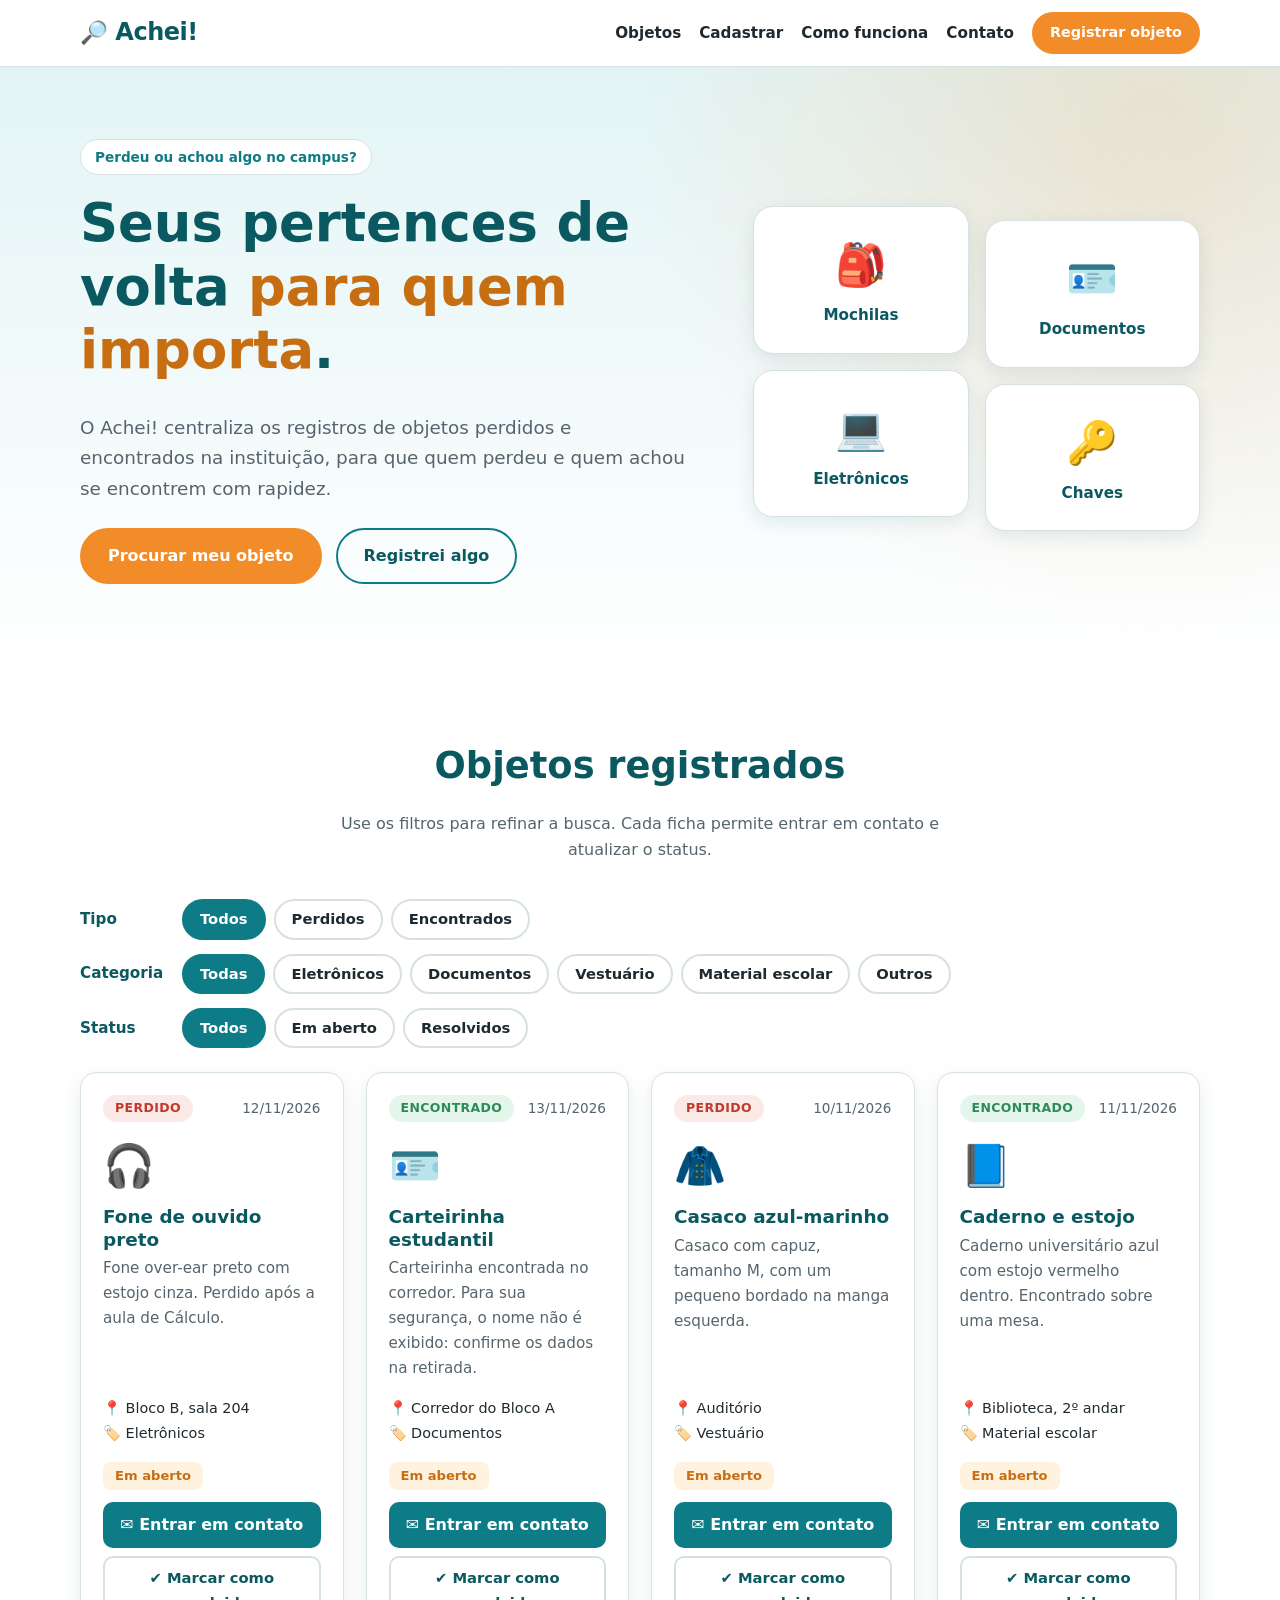
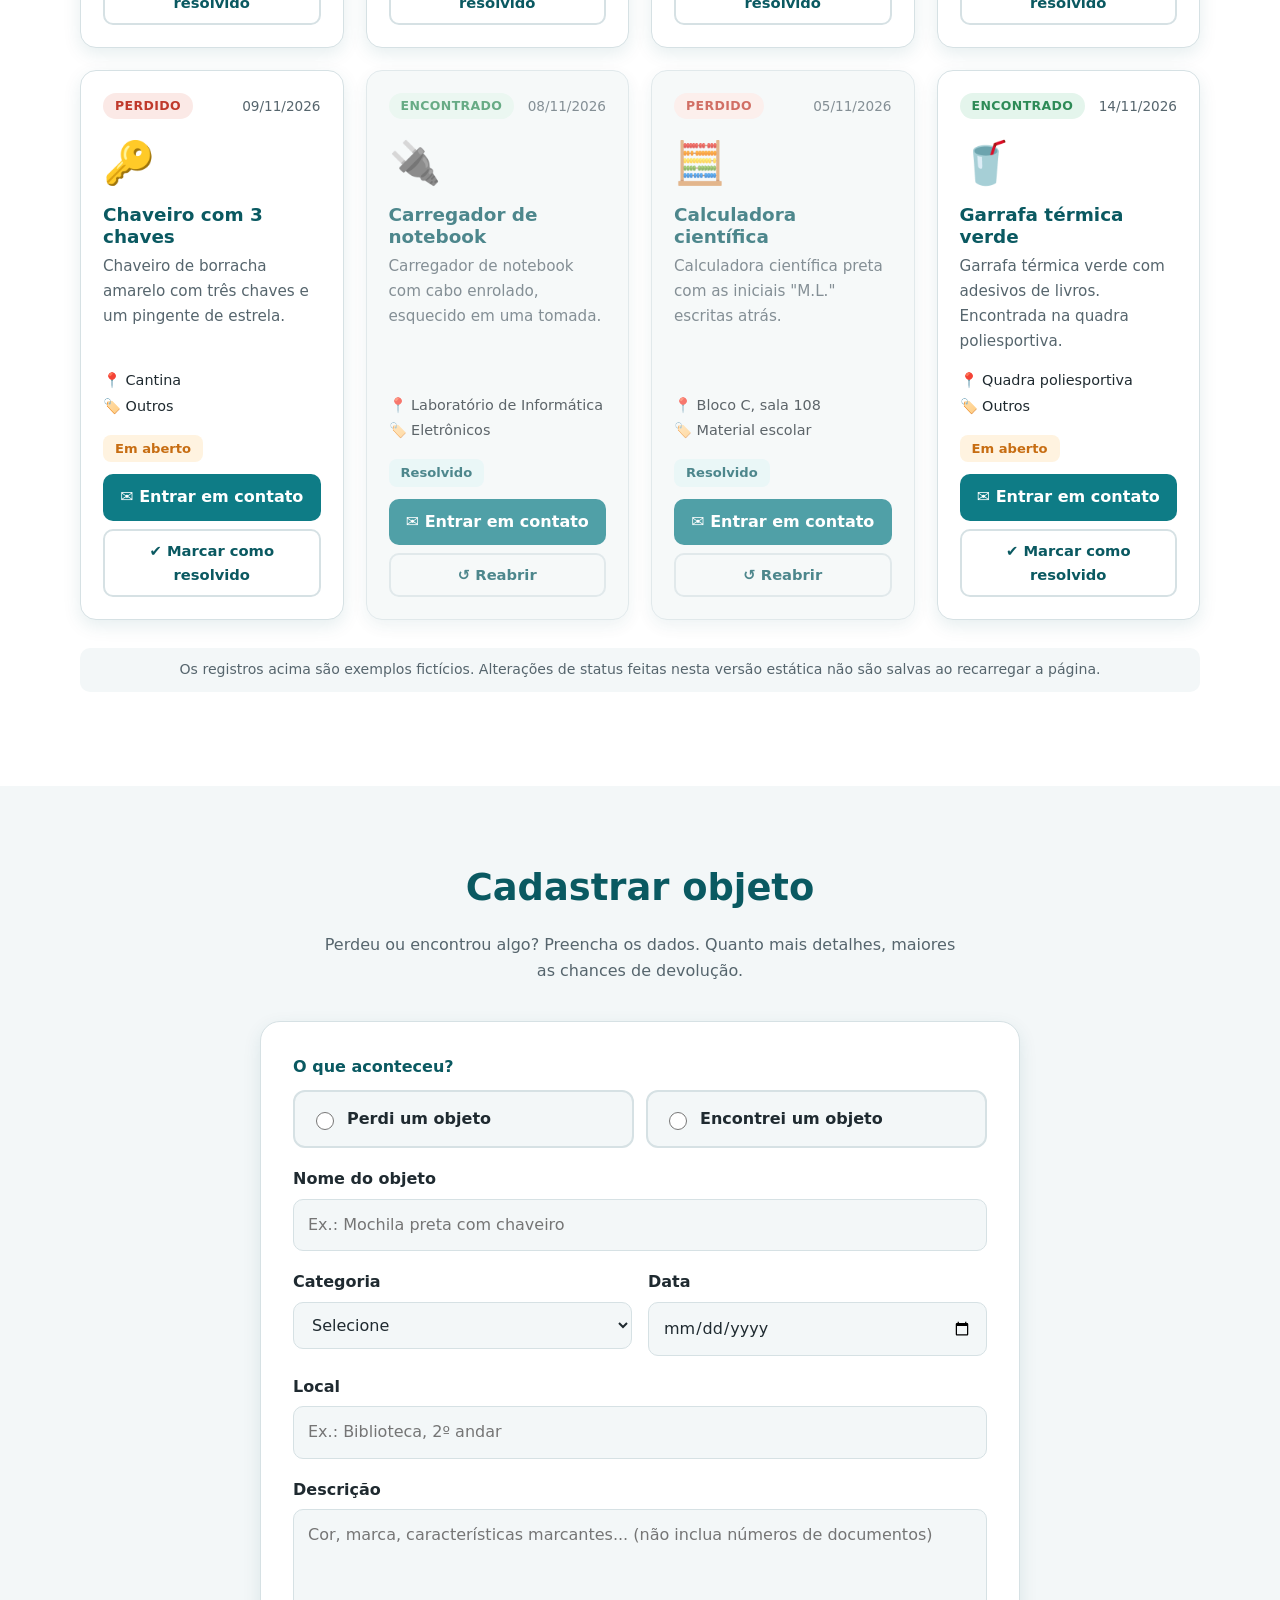
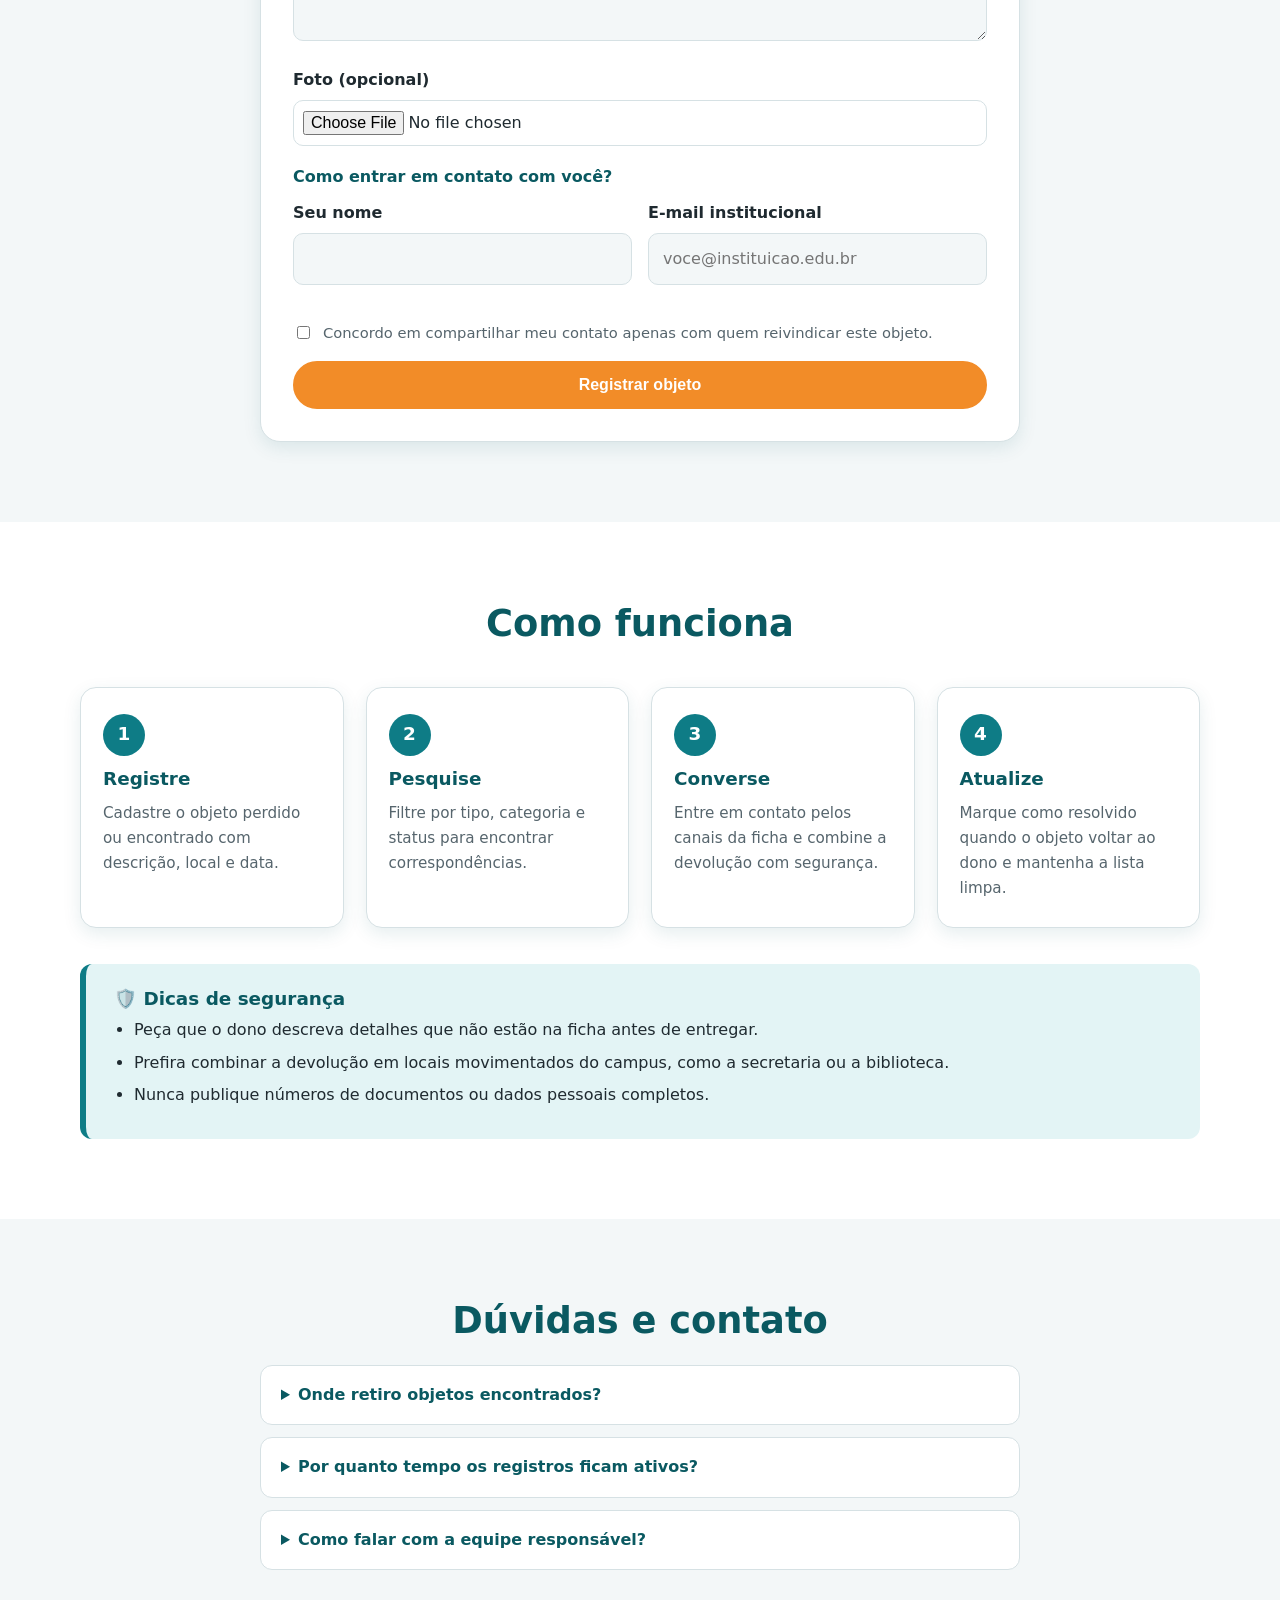
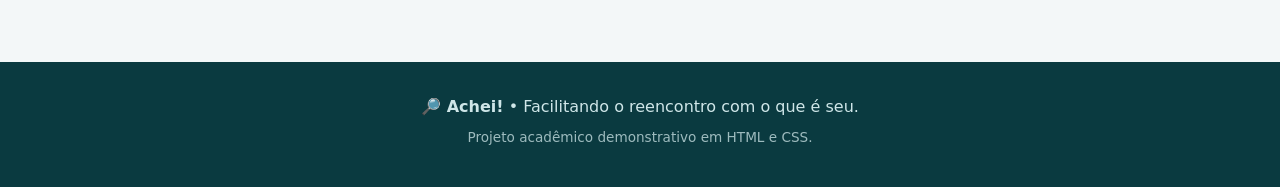
==== html/index.html @ d88ee004 "feat: commit inicial do projeto Achei" ====
<!DOCTYPE html>
<html lang="pt-BR">
<head>
  <meta charset="UTF-8">
  <meta name="viewport" content="width=device-width, initial-scale=1.0">
  <meta name="description" content="Achei! Plataforma para registrar, pesquisar e recuperar objetos perdidos e encontrados no ambiente acadêmico.">
  <title>Achei! | Objetos perdidos e encontrados</title>
  <link rel="stylesheet" href="../css/style.css">
</head>
<body>

  <a class="pular" href="#objetos">Ir para os objetos</a>

  <header class="topo">
    <div class="wrap topo__linha">
      <a class="marca" href="#inicio" aria-label="Achei!, página inicial">
        <span class="marca__icone" aria-hidden="true">🔎</span> Achei!
      </a>
      <nav aria-label="Principal">
        <ul class="menu">
          <li><a href="#objetos">Objetos</a></li>
          <li><a href="#cadastrar">Cadastrar</a></li>
          <li><a href="#como-funciona">Como funciona</a></li>
          <li><a href="#contato">Contato</a></li>
          <li><a class="btn btn--mini" href="#cadastrar">Registrar objeto</a></li>
        </ul>
      </nav>
    </div>
  </header>

  <main>

    <!-- HERO -->
    <section class="hero" id="inicio">
      <div class="wrap hero__grade">
        <div>
          <p class="etiqueta">Perdeu ou achou algo no campus?</p>
          <h1>Seus pertences de volta <em>para quem importa</em>.</h1>
          <p class="lead">
            O Achei! centraliza os registros de objetos perdidos e encontrados na instituição,
            para que quem perdeu e quem achou se encontrem com rapidez.
          </p>
          <div class="acoes">
            <a class="btn" href="#objetos">Procurar meu objeto</a>
            <a class="btn btn--vazado" href="#cadastrar">Registrei algo</a>
          </div>
        </div>
        <ul class="hero__cards" aria-label="Exemplos de objetos">
          <li>🎒<span>Mochilas</span></li>
          <li>🪪<span>Documentos</span></li>
          <li>💻<span>Eletrônicos</span></li>
          <li>🔑<span>Chaves</span></li>
        </ul>
      </div>
    </section>

    <!-- OBJETOS -->
    <section class="bloco" id="objetos">
      <div class="wrap">
        <h2>Objetos registrados</h2>
        <p class="intro">Use os filtros para refinar a busca. Cada ficha permite entrar em contato e atualizar o status.</p>

        <div class="painel">

          <!-- Filtros (radios escondidos + rótulos estilizados) -->
          <fieldset class="filtro">
            <legend>Tipo</legend>
            <input type="radio" name="tipo" id="t-todos" checked><label for="t-todos">Todos</label>
            <input type="radio" name="tipo" id="t-perdido"><label for="t-perdido">Perdidos</label>
            <input type="radio" name="tipo" id="t-encontrado"><label for="t-encontrado">Encontrados</label>
          </fieldset>

          <fieldset class="filtro">
            <legend>Categoria</legend>
            <input type="radio" name="cat" id="c-todas" checked><label for="c-todas">Todas</label>
            <input type="radio" name="cat" id="c-eletronicos"><label for="c-eletronicos">Eletrônicos</label>
            <input type="radio" name="cat" id="c-documentos"><label for="c-documentos">Documentos</label>
            <input type="radio" name="cat" id="c-vestuario"><label for="c-vestuario">Vestuário</label>
            <input type="radio" name="cat" id="c-material"><label for="c-material">Material escolar</label>
            <input type="radio" name="cat" id="c-outros"><label for="c-outros">Outros</label>
          </fieldset>

          <fieldset class="filtro">
            <legend>Status</legend>
            <input type="radio" name="st" id="s-todos" checked><label for="s-todos">Todos</label>
            <input type="radio" name="st" id="s-aberto"><label for="s-aberto">Em aberto</label>
            <input type="radio" name="st" id="s-resolvido"><label for="s-resolvido">Resolvidos</label>
          </fieldset>

          <!-- Lista de objetos -->
          <div class="grade">

            <article class="item" data-tipo="perdido" data-cat="eletronicos">
              <div class="item__topo"><span class="tag tag--perdido">Perdido</span><time datetime="2026-11-12">12/11/2026</time></div>
              <div class="item__emoji" aria-hidden="true">🎧</div>
              <h3>Fone de ouvido preto</h3>
              <p>Fone over-ear preto com estojo cinza. Perdido após a aula de Cálculo.</p>
              <ul class="meta"><li>📍 Bloco B, sala 204</li><li>🏷️ Eletrônicos</li></ul>
              <span class="selo-status status--aberto">Em aberto</span>
              <span class="selo-status status--resolvido">Resolvido</span>
              <a class="contato" href="mailto:achei@exemplo.edu.br?subject=Achei!%20-%20Fone%20de%20ouvido%20preto">✉️ Entrar em contato</a>
              <input class="chk" type="checkbox" id="r1"><label class="resolver" for="r1"><span class="txt-aberto">✔ Marcar como resolvido</span><span class="txt-resolvido">↺ Reabrir</span></label>
            </article>

            <article class="item" data-tipo="encontrado" data-cat="documentos">
              <div class="item__topo"><span class="tag tag--encontrado">Encontrado</span><time datetime="2026-11-13">13/11/2026</time></div>
              <div class="item__emoji" aria-hidden="true">🪪</div>
              <h3>Carteirinha estudantil</h3>
              <p>Carteirinha encontrada no corredor. Para sua segurança, o nome não é exibido: confirme os dados na retirada.</p>
              <ul class="meta"><li>📍 Corredor do Bloco A</li><li>🏷️ Documentos</li></ul>
              <span class="selo-status status--aberto">Em aberto</span>
              <span class="selo-status status--resolvido">Resolvido</span>
              <a class="contato" href="mailto:achei@exemplo.edu.br?subject=Achei!%20-%20Carteirinha%20estudantil">✉️ Entrar em contato</a>
              <input class="chk" type="checkbox" id="r2"><label class="resolver" for="r2"><span class="txt-aberto">✔ Marcar como resolvido</span><span class="txt-resolvido">↺ Reabrir</span></label>
            </article>

            <article class="item" data-tipo="perdido" data-cat="vestuario">
              <div class="item__topo"><span class="tag tag--perdido">Perdido</span><time datetime="2026-11-10">10/11/2026</time></div>
              <div class="item__emoji" aria-hidden="true">🧥</div>
              <h3>Casaco azul-marinho</h3>
              <p>Casaco com capuz, tamanho M, com um pequeno bordado na manga esquerda.</p>
              <ul class="meta"><li>📍 Auditório</li><li>🏷️ Vestuário</li></ul>
              <span class="selo-status status--aberto">Em aberto</span>
              <span class="selo-status status--resolvido">Resolvido</span>
              <a class="contato" href="mailto:achei@exemplo.edu.br?subject=Achei!%20-%20Casaco%20azul-marinho">✉️ Entrar em contato</a>
              <input class="chk" type="checkbox" id="r3"><label class="resolver" for="r3"><span class="txt-aberto">✔ Marcar como resolvido</span><span class="txt-resolvido">↺ Reabrir</span></label>
            </article>

            <article class="item" data-tipo="encontrado" data-cat="material">
              <div class="item__topo"><span class="tag tag--encontrado">Encontrado</span><time datetime="2026-11-11">11/11/2026</time></div>
              <div class="item__emoji" aria-hidden="true">📘</div>
              <h3>Caderno e estojo</h3>
              <p>Caderno universitário azul com estojo vermelho dentro. Encontrado sobre uma mesa.</p>
              <ul class="meta"><li>📍 Biblioteca, 2º andar</li><li>🏷️ Material escolar</li></ul>
              <span class="selo-status status--aberto">Em aberto</span>
              <span class="selo-status status--resolvido">Resolvido</span>
              <a class="contato" href="mailto:achei@exemplo.edu.br?subject=Achei!%20-%20Caderno%20e%20estojo">✉️ Entrar em contato</a>
              <input class="chk" type="checkbox" id="r4"><label class="resolver" for="r4"><span class="txt-aberto">✔ Marcar como resolvido</span><span class="txt-resolvido">↺ Reabrir</span></label>
            </article>

            <article class="item" data-tipo="perdido" data-cat="outros">
              <div class="item__topo"><span class="tag tag--perdido">Perdido</span><time datetime="2026-11-09">09/11/2026</time></div>
              <div class="item__emoji" aria-hidden="true">🔑</div>
              <h3>Chaveiro com 3 chaves</h3>
              <p>Chaveiro de borracha amarelo com três chaves e um pingente de estrela.</p>
              <ul class="meta"><li>📍 Cantina</li><li>🏷️ Outros</li></ul>
              <span class="selo-status status--aberto">Em aberto</span>
              <span class="selo-status status--resolvido">Resolvido</span>
              <a class="contato" href="mailto:achei@exemplo.edu.br?subject=Achei!%20-%20Chaveiro">✉️ Entrar em contato</a>
              <input class="chk" type="checkbox" id="r5"><label class="resolver" for="r5"><span class="txt-aberto">✔ Marcar como resolvido</span><span class="txt-resolvido">↺ Reabrir</span></label>
            </article>

            <article class="item" data-tipo="encontrado" data-cat="eletronicos">
              <div class="item__topo"><span class="tag tag--encontrado">Encontrado</span><time datetime="2026-11-08">08/11/2026</time></div>
              <div class="item__emoji" aria-hidden="true">🔌</div>
              <h3>Carregador de notebook</h3>
              <p>Carregador de notebook com cabo enrolado, esquecido em uma tomada.</p>
              <ul class="meta"><li>📍 Laboratório de Informática</li><li>🏷️ Eletrônicos</li></ul>
              <span class="selo-status status--aberto">Em aberto</span>
              <span class="selo-status status--resolvido">Resolvido</span>
              <a class="contato" href="mailto:achei@exemplo.edu.br?subject=Achei!%20-%20Carregador%20de%20notebook">✉️ Entrar em contato</a>
              <input class="chk" type="checkbox" id="r6" checked><label class="resolver" for="r6"><span class="txt-aberto">✔ Marcar como resolvido</span><span class="txt-resolvido">↺ Reabrir</span></label>
            </article>

            <article class="item" data-tipo="perdido" data-cat="material">
              <div class="item__topo"><span class="tag tag--perdido">Perdido</span><time datetime="2026-11-05">05/11/2026</time></div>
              <div class="item__emoji" aria-hidden="true">🧮</div>
              <h3>Calculadora científica</h3>
              <p>Calculadora científica preta com as iniciais "M.L." escritas atrás.</p>
              <ul class="meta"><li>📍 Bloco C, sala 108</li><li>🏷️ Material escolar</li></ul>
              <span class="selo-status status--aberto">Em aberto</span>
              <span class="selo-status status--resolvido">Resolvido</span>
              <a class="contato" href="mailto:achei@exemplo.edu.br?subject=Achei!%20-%20Calculadora%20cient%C3%ADfica">✉️ Entrar em contato</a>
              <input class="chk" type="checkbox" id="r7" checked><label class="resolver" for="r7"><span class="txt-aberto">✔ Marcar como resolvido</span><span class="txt-resolvido">↺ Reabrir</span></label>
            </article>

            <article class="item" data-tipo="encontrado" data-cat="outros">
              <div class="item__topo"><span class="tag tag--encontrado">Encontrado</span><time datetime="2026-11-14">14/11/2026</time></div>
              <div class="item__emoji" aria-hidden="true">🥤</div>
              <h3>Garrafa térmica verde</h3>
              <p>Garrafa térmica verde com adesivos de livros. Encontrada na quadra poliesportiva.</p>
              <ul class="meta"><li>📍 Quadra poliesportiva</li><li>🏷️ Outros</li></ul>
              <span class="selo-status status--aberto">Em aberto</span>
              <span class="selo-status status--resolvido">Resolvido</span>
              <a class="contato" href="mailto:achei@exemplo.edu.br?subject=Achei!%20-%20Garrafa%20t%C3%A9rmica">✉️ Entrar em contato</a>
              <input class="chk" type="checkbox" id="r8"><label class="resolver" for="r8"><span class="txt-aberto">✔ Marcar como resolvido</span><span class="txt-resolvido">↺ Reabrir</span></label>
            </article>

          </div>
        </div>

        <p class="aviso">Os registros acima são exemplos fictícios. Alterações de status feitas nesta versão estática não são salvas ao recarregar a página.</p>
      </div>
    </section>

    <!-- CADASTRO -->
    <section class="bloco bloco--cinza" id="cadastrar">
      <div class="wrap estreito">
        <h2>Cadastrar objeto</h2>
        <p class="intro">Perdeu ou encontrou algo? Preencha os dados. Quanto mais detalhes, maiores as chances de devolução.</p>

        <form class="formulario" action="#" method="post" enctype="multipart/form-data">

          <fieldset class="grupo">
            <legend>O que aconteceu?</legend>
            <div class="opcoes">
              <label class="opcao"><input type="radio" name="situacao" value="perdido" required> Perdi um objeto</label>
              <label class="opcao"><input type="radio" name="situacao" value="encontrado"> Encontrei um objeto</label>
            </div>
          </fieldset>

          <div class="campo">
            <label for="objeto">Nome do objeto</label>
            <input type="text" id="objeto" name="objeto" placeholder="Ex.: Mochila preta com chaveiro" required>
          </div>

          <div class="dupla">
            <div class="campo">
              <label for="categoria">Categoria</label>
              <select id="categoria" name="categoria" required>
                <option value="">Selecione</option>
                <option>Eletrônicos</option>
                <option>Documentos</option>
                <option>Vestuário</option>
                <option>Material escolar</option>
                <option>Outros</option>
              </select>
            </div>
            <div class="campo">
              <label for="data">Data</label>
              <input type="date" id="data" name="data" required>
            </div>
          </div>

          <div class="campo">
            <label for="local">Local</label>
            <input type="text" id="local" name="local" placeholder="Ex.: Biblioteca, 2º andar" required>
          </div>

          <div class="campo">
            <label for="descricao">Descrição</label>
            <textarea id="descricao" name="descricao" rows="4" placeholder="Cor, marca, características marcantes... (não inclua números de documentos)" required></textarea>
          </div>

          <div class="campo">
            <label for="foto">Foto (opcional)</label>
            <input type="file" id="foto" name="foto" accept="image/*">
          </div>

          <fieldset class="grupo">
            <legend>Como entrar em contato com você?</legend>
            <div class="dupla">
              <div class="campo">
                <label for="nome">Seu nome</label>
                <input type="text" id="nome" name="nome" required>
              </div>
              <div class="campo">
                <label for="email">E-mail institucional</label>
                <input type="email" id="email" name="email" placeholder="voce@instituicao.edu.br" required>
              </div>
            </div>
          </fieldset>

          <label class="consentimento">
            <input type="checkbox" name="consentimento" required>
            Concordo em compartilhar meu contato apenas com quem reivindicar este objeto.
          </label>

          <button class="btn btn--cheio" type="submit">Registrar objeto</button>
        </form>
      </div>
    </section>

    <!-- COMO FUNCIONA -->
    <section class="bloco" id="como-funciona">
      <div class="wrap">
        <h2>Como funciona</h2>
        <ol class="passos">
          <li><span class="num">1</span><h3>Registre</h3><p>Cadastre o objeto perdido ou encontrado com descrição, local e data.</p></li>
          <li><span class="num">2</span><h3>Pesquise</h3><p>Filtre por tipo, categoria e status para encontrar correspondências.</p></li>
          <li><span class="num">3</span><h3>Converse</h3><p>Entre em contato pelos canais da ficha e combine a devolução com segurança.</p></li>
          <li><span class="num">4</span><h3>Atualize</h3><p>Marque como resolvido quando o objeto voltar ao dono e mantenha a lista limpa.</p></li>
        </ol>

        <div class="dicas">
          <h3>🛡️ Dicas de segurança</h3>
          <ul>
            <li>Peça que o dono descreva detalhes que não estão na ficha antes de entregar.</li>
            <li>Prefira combinar a devolução em locais movimentados do campus, como a secretaria ou a biblioteca.</li>
            <li>Nunca publique números de documentos ou dados pessoais completos.</li>
          </ul>
        </div>
      </div>
    </section>

    <!-- CONTATO -->
    <section class="bloco bloco--cinza" id="contato">
      <div class="wrap estreito">
        <h2>Dúvidas e contato</h2>
        <details>
          <summary>Onde retiro objetos encontrados?</summary>
          <p>Combine pela ficha do objeto. Em geral, itens de valor ficam guardados na secretaria ou na portaria (exemplo, ajuste conforme a sua instituição).</p>
        </details>
        <details>
          <summary>Por quanto tempo os registros ficam ativos?</summary>
          <p>Sugestão: manter por 90 dias. Depois disso, itens não reclamados podem ser doados conforme a política da instituição.</p>
        </details>
        <details>
          <summary>Como falar com a equipe responsável?</summary>
          <p>Envie um e-mail para <a href="mailto:achei@exemplo.edu.br">achei@exemplo.edu.br</a> (endereço fictício de demonstração).</p>
        </details>
      </div>
    </section>

  </main>

  <footer class="rodape">
    <div class="wrap">
      <p><strong>🔎 Achei!</strong> • Facilitando o reencontro com o que é seu.</p>
      <p class="pequeno">Projeto acadêmico demonstrativo em HTML e CSS.</p>
    </div>
  </footer>

</body>
</html>
---- css/style.css ----
/* ===== Variáveis ===== */
:root {
  --teal: #0e7c86;
  --teal-escuro: #0a5961;
  --teal-claro: #e3f4f5;
  --laranja: #f28c28;
  --laranja-escuro: #c76d12;
  --verde: #2e8b57;
  --verde-claro: #e4f5ec;
  --vermelho: #c0392b;
  --vermelho-claro: #fbe9e6;
  --texto: #1f2a30;
  --suave: #56656d;
  --borda: #d6e1e4;
  --fundo: #ffffff;
  --cinza: #f3f7f8;
  --raio: 16px;
  --sombra: 0 6px 18px rgba(10, 89, 97, 0.1);
}

/* ===== Base ===== */
*, *::before, *::after { box-sizing: border-box; }
html { scroll-behavior: smooth; }

body {
  margin: 0;
  font-family: "Segoe UI", system-ui, -apple-system, Roboto, Arial, sans-serif;
  color: var(--texto);
  background: var(--fundo);
  line-height: 1.65;
}

h1, h2, h3 { color: var(--teal-escuro); line-height: 1.2; margin: 0 0 0.6em; }
h1 { font-size: clamp(2.1rem, 5vw, 3.3rem); }
h2 { font-size: clamp(1.7rem, 3.5vw, 2.3rem); text-align: center; }
h3 { font-size: 1.15rem; }
p { margin: 0 0 1em; }
a { color: var(--teal); }

.wrap { width: min(1120px, 92%); margin-inline: auto; }
.estreito { width: min(760px, 92%); }

:focus-visible { outline: 3px solid var(--laranja); outline-offset: 3px; }

.pular {
  position: absolute; left: -999px; top: 8px;
  background: var(--teal-escuro); color: #fff; padding: 8px 14px; border-radius: 8px;
}
.pular:focus { left: 8px; z-index: 100; }

/* ===== Topo ===== */
.topo {
  position: sticky; top: 0; z-index: 50;
  background: rgba(255, 255, 255, 0.96);
  backdrop-filter: blur(6px);
  border-bottom: 1px solid var(--borda);
}
.topo__linha {
  display: flex; align-items: center; justify-content: space-between;
  flex-wrap: wrap; gap: 10px 20px; padding: 12px 0;
}
.marca { font-weight: 900; font-size: 1.5rem; color: var(--teal-escuro); text-decoration: none; letter-spacing: -0.5px; }
.marca__icone { font-size: 1.4rem; }
.menu { display: flex; align-items: center; flex-wrap: wrap; gap: 6px 18px; list-style: none; margin: 0; padding: 0; }
.menu a:not(.btn) { text-decoration: none; color: var(--texto); font-weight: 600; font-size: 0.95rem; }
.menu a:not(.btn):hover { color: var(--teal); }

/* ===== Botões ===== */
.btn {
  display: inline-block; cursor: pointer;
  background: var(--laranja); color: #fff !important;
  border: 2px solid var(--laranja); border-radius: 999px;
  padding: 13px 26px; font-weight: 700; font-size: 1rem; text-decoration: none;
  transition: transform 0.15s ease, background 0.2s ease;
}
.btn:hover { background: var(--laranja-escuro); border-color: var(--laranja-escuro); transform: translateY(-2px); }
.btn--mini { padding: 7px 16px; font-size: 0.9rem; }
.btn--vazado { background: transparent; color: var(--teal-escuro) !important; border-color: var(--teal); }
.btn--vazado:hover { background: var(--teal); color: #fff !important; border-color: var(--teal); }
.btn--cheio { width: 100%; margin-top: 8px; }

/* ===== Hero ===== */
.hero {
  padding: 72px 0 80px;
  background:
    radial-gradient(circle at 90% 10%, rgba(242, 140, 40, 0.18), transparent 40%),
    linear-gradient(180deg, var(--teal-claro), #fff);
}
.hero__grade { display: grid; grid-template-columns: 1.4fr 1fr; gap: 48px; align-items: center; }
.etiqueta {
  display: inline-block; background: #fff; border: 1px solid var(--borda);
  color: var(--teal); font-weight: 700; font-size: 0.85rem;
  padding: 6px 14px; border-radius: 999px; margin-bottom: 16px;
}
.hero em { font-style: normal; color: var(--laranja-escuro); }
.lead { font-size: 1.15rem; color: var(--suave); max-width: 52ch; }
.acoes { display: flex; flex-wrap: wrap; gap: 14px; margin-top: 24px; }

.hero__cards {
  list-style: none; margin: 0; padding: 0;
  display: grid; grid-template-columns: repeat(2, 1fr); gap: 16px;
}
.hero__cards li {
  background: #fff; border: 1px solid var(--borda); border-radius: 20px;
  padding: 24px 12px; text-align: center; font-size: 2.6rem;
  box-shadow: var(--sombra);
}
.hero__cards span { display: block; font-size: 0.95rem; font-weight: 700; color: var(--teal-escuro); margin-top: 4px; }
.hero__cards li:nth-child(even) { transform: translateY(14px); }

/* ===== Blocos ===== */
.bloco { padding: 80px 0; }
.bloco--cinza { background: var(--cinza); }
.intro { text-align: center; max-width: 62ch; margin: 0 auto 36px; color: var(--suave); }

/* ===== Filtros ===== */
.filtro {
  border: 0; padding: 0; margin: 0 0 14px;
  display: flex; flex-wrap: wrap; align-items: center; gap: 8px;
}
.filtro legend {
  float: left; font-weight: 800; color: var(--teal-escuro);
  margin-right: 8px; padding: 0; font-size: 0.95rem; min-width: 86px;
}
.filtro input {
  position: absolute; opacity: 0; width: 1px; height: 1px; pointer-events: none;
}
.filtro label {
  cursor: pointer; background: #fff; border: 2px solid var(--borda);
  color: var(--texto); font-weight: 600; font-size: 0.92rem;
  padding: 6px 16px; border-radius: 999px; transition: all 0.15s ease;
}
.filtro label:hover { border-color: var(--teal); }
.filtro input:checked + label { background: var(--teal); border-color: var(--teal); color: #fff; }
.filtro input:focus-visible + label { outline: 3px solid var(--laranja); outline-offset: 2px; }

/* Lógica dos filtros, só com CSS */
.painel:has(#t-perdido:checked) .item:not([data-tipo="perdido"]),
.painel:has(#t-encontrado:checked) .item:not([data-tipo="encontrado"]),
.painel:has(#c-eletronicos:checked) .item:not([data-cat="eletronicos"]),
.painel:has(#c-documentos:checked) .item:not([data-cat="documentos"]),
.painel:has(#c-vestuario:checked) .item:not([data-cat="vestuario"]),
.painel:has(#c-material:checked) .item:not([data-cat="material"]),
.painel:has(#c-outros:checked) .item:not([data-cat="outros"]),
.painel:has(#s-aberto:checked) .item:has(.chk:checked),
.painel:has(#s-resolvido:checked) .item:not(:has(.chk:checked)) {
  display: none;
}

/* ===== Cartões de objetos ===== */
.grade {
  display: grid; gap: 22px; margin-top: 24px;
  grid-template-columns: repeat(auto-fill, minmax(260px, 1fr));
}
.item {
  position: relative; display: flex; flex-direction: column;
  background: #fff; border: 1px solid var(--borda); border-radius: var(--raio);
  padding: 22px; box-shadow: var(--sombra);
  transition: transform 0.2s ease, opacity 0.2s ease;
}
.item:hover { transform: translateY(-3px); }
.item h3 { margin-bottom: 0.3em; }
.item p { color: var(--suave); font-size: 0.95rem; flex-grow: 1; }

.item__topo { display: flex; justify-content: space-between; align-items: center; margin-bottom: 10px; }
.item__topo time { font-size: 0.85rem; color: var(--suave); }
.item__emoji { font-size: 2.6rem; margin-bottom: 6px; }

.tag { font-size: 0.78rem; font-weight: 800; padding: 3px 12px; border-radius: 999px; text-transform: uppercase; letter-spacing: 0.4px; }
.tag--perdido { background: var(--vermelho-claro); color: var(--vermelho); }
.tag--encontrado { background: var(--verde-claro); color: var(--verde); }

.meta { list-style: none; margin: 0 0 14px; padding: 0; font-size: 0.9rem; color: var(--texto); }
.meta li { margin-bottom: 2px; }

/* Status exibido conforme o checkbox */
.selo-status {
  align-self: flex-start; font-size: 0.82rem; font-weight: 800;
  padding: 3px 12px; border-radius: 8px; margin-bottom: 12px;
}
.status--aberto { background: #fff3e0; color: var(--laranja-escuro); }
.status--resolvido { background: var(--teal-claro); color: var(--teal-escuro); display: none; }
.item:has(.chk:checked) .status--aberto { display: none; }
.item:has(.chk:checked) .status--resolvido { display: inline-block; }
.item:has(.chk:checked) { opacity: 0.72; background: var(--cinza); }

/* Ações do cartão */
.contato {
  display: block; text-align: center; text-decoration: none; font-weight: 700;
  background: var(--teal); color: #fff; padding: 10px; border-radius: 10px; margin-bottom: 8px;
}
.contato:hover { background: var(--teal-escuro); }

.chk { position: absolute; opacity: 0; width: 1px; height: 1px; pointer-events: none; }
.resolver {
  display: block; text-align: center; cursor: pointer; font-weight: 700; font-size: 0.92rem;
  color: var(--teal-escuro); border: 2px solid var(--borda); border-radius: 10px; padding: 8px;
}
.resolver:hover { border-color: var(--teal); background: var(--teal-claro); }
.chk:focus-visible + .resolver { outline: 3px solid var(--laranja); outline-offset: 2px; }
.txt-resolvido { display: none; }
.item:has(.chk:checked) .txt-aberto { display: none; }
.item:has(.chk:checked) .txt-resolvido { display: inline; }

.aviso {
  margin-top: 28px; text-align: center; font-size: 0.88rem; color: var(--suave);
  background: var(--cinza); border-radius: 10px; padding: 10px 14px;
}

/* ===== Formulário ===== */
.formulario {
  background: #fff; border: 1px solid var(--borda); border-radius: 20px;
  padding: 32px; box-shadow: var(--sombra);
}
.campo { margin-bottom: 18px; }
.campo label { display: block; font-weight: 700; margin-bottom: 6px; }
.campo input, .campo select, .campo textarea {
  width: 100%; padding: 12px 14px; font: inherit; color: var(--texto);
  border: 1.5px solid var(--borda); border-radius: 10px; background: var(--cinza);
}
.campo input:focus, .campo select:focus, .campo textarea:focus {
  outline: none; border-color: var(--teal); box-shadow: 0 0 0 3px rgba(14, 124, 134, 0.2);
}
.campo input[type="file"] { padding: 9px; background: #fff; }
.dupla { display: grid; grid-template-columns: 1fr 1fr; gap: 16px; }

.grupo { border: 0; padding: 0; margin: 0 0 18px; }
.grupo legend { font-weight: 800; color: var(--teal-escuro); margin-bottom: 10px; padding: 0; }
.opcoes { display: grid; grid-template-columns: 1fr 1fr; gap: 12px; }
.opcao {
  display: flex; align-items: center; gap: 10px; cursor: pointer; font-weight: 700;
  border: 2px solid var(--borda); border-radius: 12px; padding: 14px 16px; background: var(--cinza);
}
.opcao:has(input:checked) { border-color: var(--teal); background: var(--teal-claro); }
.opcao input { accent-color: var(--teal); width: 18px; height: 18px; }

.consentimento { display: flex; gap: 10px; align-items: flex-start; font-size: 0.92rem; color: var(--suave); margin-bottom: 8px; }
.consentimento input { margin-top: 5px; accent-color: var(--teal); }

/* ===== Passos ===== */
.passos {
  list-style: none; margin: 40px 0 36px; padding: 0;
  display: grid; grid-template-columns: repeat(4, 1fr); gap: 22px;
}
.passos li { background: #fff; border: 1px solid var(--borda); border-radius: var(--raio); padding: 26px 22px; box-shadow: var(--sombra); }
.passos p { margin: 0; color: var(--suave); font-size: 0.95rem; }
.num {
  display: grid; place-items: center; width: 42px; height: 42px; border-radius: 50%;
  background: var(--teal); color: #fff; font-weight: 800; font-size: 1.15rem; margin-bottom: 12px;
}

.dicas {
  background: var(--teal-claro); border-left: 6px solid var(--teal);
  border-radius: 12px; padding: 24px 28px;
}
.dicas h3 { margin-bottom: 0.4em; }
.dicas ul { margin: 0; padding-left: 20px; }
.dicas li { margin-bottom: 6px; }

/* ===== FAQ ===== */
details { background: #fff; border: 1px solid var(--borda); border-radius: 12px; padding: 0 20px; margin-bottom: 12px; }
summary { cursor: pointer; font-weight: 700; padding: 16px 0; color: var(--teal-escuro); }
details[open] summary { border-bottom: 1px solid var(--borda); margin-bottom: 12px; }
details p { color: var(--suave); }

/* ===== Rodapé ===== */
.rodape { background: #0a3a40; color: #cfe6e8; padding: 32px 0; text-align: center; }
.rodape p { margin: 0 0 6px; }
.pequeno { font-size: 0.85rem; opacity: 0.75; }

/* ===== Responsivo ===== */
@media (max-width: 960px) {
  .hero__grade { grid-template-columns: 1fr; }
  .hero__cards { max-width: 420px; }
  .passos { grid-template-columns: repeat(2, 1fr); }
}
@media (max-width: 600px) {
  .bloco { padding: 56px 0; }
  .passos, .dupla, .opcoes { grid-template-columns: 1fr; }
  .formulario { padding: 22px; }
  .topo__linha { justify-content: center; }
  .filtro legend { float: none; width: 100%; }
}
@media (prefers-reduced-motion: reduce) {
  html { scroll-behavior: auto; }
  * { transition: none !important; }
}
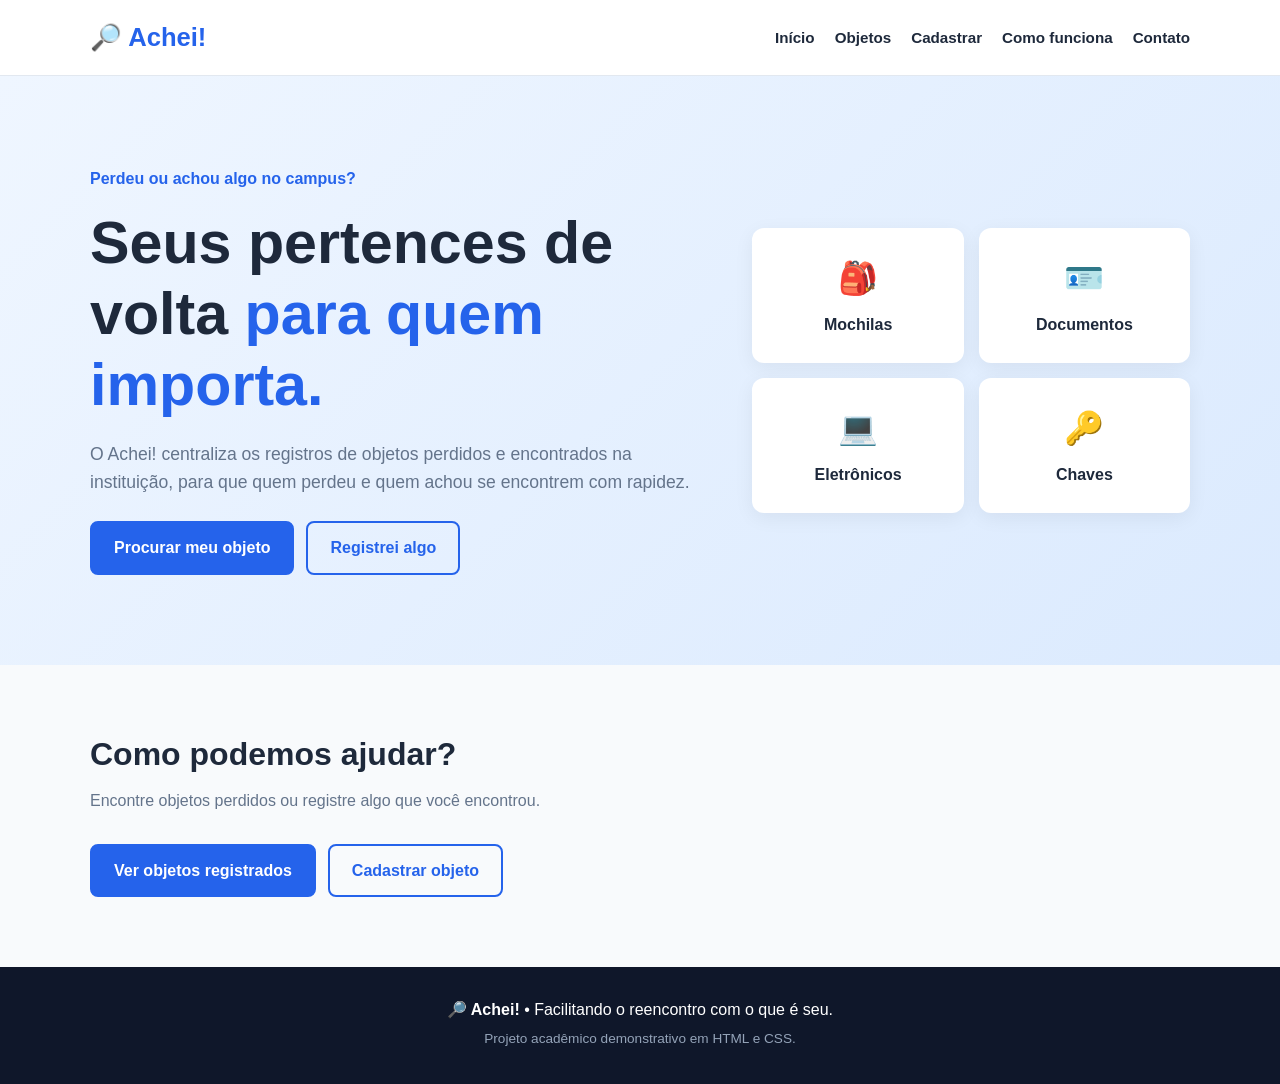
==== commit c8e10670: "organizando e finalizando paginas" ====
--- a/html/index.html
+++ b/html/index.html
@@ -1,325 +1,83 @@
 <!DOCTYPE html>
 <html lang="pt-BR">
 <head>
-  <meta charset="UTF-8">
-  <meta name="viewport" content="width=device-width, initial-scale=1.0">
-  <meta name="description" content="Achei! Plataforma para registrar, pesquisar e recuperar objetos perdidos e encontrados no ambiente acadêmico.">
-  <title>Achei! | Objetos perdidos e encontrados</title>
-  <link rel="stylesheet" href="../css/style.css">
+    <meta charset="UTF-8">
+    <meta name="viewport" content="width=device-width, initial-scale=1.0">
+    <meta name="description" content="Achei! Plataforma de objetos perdidos e encontrados.">
+    <title>Achei! | Página inicial</title>
+    <link rel="stylesheet" href="../css/style.css">
 </head>
 <body>
 
-  <a class="pular" href="#objetos">Ir para os objetos</a>
+    <header class="topo">
+        <div class="wrap topo__linha">
+            <a class="marca" href="index.html">🔎 Achei!</a>
 
-  <header class="topo">
-    <div class="wrap topo__linha">
-      <a class="marca" href="#inicio" aria-label="Achei!, página inicial">
-        <span class="marca__icone" aria-hidden="true">🔎</span> Achei!
-      </a>
-      <nav aria-label="Principal">
-        <ul class="menu">
-          <li><a href="#objetos">Objetos</a></li>
-          <li><a href="#cadastrar">Cadastrar</a></li>
-          <li><a href="#como-funciona">Como funciona</a></li>
-          <li><a href="#contato">Contato</a></li>
-          <li><a class="btn btn--mini" href="#cadastrar">Registrar objeto</a></li>
-        </ul>
-      </nav>
-    </div>
-  </header>
+            <nav aria-label="Menu principal">
+                <ul class="menu">
+                    <li><a href="index.html">Início</a></li>
+                    <li><a href="objetos.html">Objetos</a></li>
+                    <li><a href="cadastrar.html">Cadastrar</a></li>
+                    <li><a href="como-funciona.html">Como funciona</a></li>
+                    <li><a href="contato.html">Contato</a></li>
+                </ul>
+            </nav>
+        </div>
+    </header>
 
-  <main>
+    <main>
+        <section class="hero">
+            <div class="wrap hero__grade">
+                <div>
+                    <p class="etiqueta">Perdeu ou achou algo no campus?</p>
 
-    <!-- HERO -->
-    <section class="hero" id="inicio">
-      <div class="wrap hero__grade">
-        <div>
-          <p class="etiqueta">Perdeu ou achou algo no campus?</p>
-          <h1>Seus pertences de volta <em>para quem importa</em>.</h1>
-          <p class="lead">
-            O Achei! centraliza os registros de objetos perdidos e encontrados na instituição,
-            para que quem perdeu e quem achou se encontrem com rapidez.
-          </p>
-          <div class="acoes">
-            <a class="btn" href="#objetos">Procurar meu objeto</a>
-            <a class="btn btn--vazado" href="#cadastrar">Registrei algo</a>
-          </div>
+                    <h1>Seus pertences de volta
+                        <em>para quem importa.</em>
+                    </h1>
+
+                    <p class="lead">
+                        O Achei! centraliza os registros de objetos perdidos
+                        e encontrados na instituição, para que quem perdeu
+                        e quem achou se encontrem com rapidez.
+                    </p>
+
+                    <div class="acoes">
+                        <a class="btn" href="objetos.html">Procurar meu objeto</a>
+                        <a class="btn btn--vazado" href="cadastrar.html">Registrei algo</a>
+                    </div>
+                </div>
+
+                <ul class="hero__cards">
+                    <li>🎒 <span>Mochilas</span></li>
+                    <li>🪪 <span>Documentos</span></li>
+                    <li>💻 <span>Eletrônicos</span></li>
+                    <li>🔑 <span>Chaves</span></li>
+                </ul>
+            </div>
+        </section>
+
+        <section class="bloco">
+            <div class="wrap">
+                <h2>Como podemos ajudar?</h2>
+
+                <p class="intro">
+                    Encontre objetos perdidos ou registre algo que você encontrou.
+                </p>
+
+                <div class="acoes">
+                    <a class="btn" href="objetos.html">Ver objetos registrados</a>
+                    <a class="btn btn--vazado" href="cadastrar.html">Cadastrar objeto</a>
+                </div>
+            </div>
+        </section>
+    </main>
+
+    <footer class="rodape">
+        <div class="wrap">
+            <p><strong>🔎 Achei!</strong> • Facilitando o reencontro com o que é seu.</p>
+            <p class="pequeno">Projeto acadêmico demonstrativo em HTML e CSS.</p>
         </div>
-        <ul class="hero__cards" aria-label="Exemplos de objetos">
-          <li>🎒<span>Mochilas</span></li>
-          <li>🪪<span>Documentos</span></li>
-          <li>💻<span>Eletrônicos</span></li>
-          <li>🔑<span>Chaves</span></li>
-        </ul>
-      </div>
-    </section>
-
-    <!-- OBJETOS -->
-    <section class="bloco" id="objetos">
-      <div class="wrap">
-        <h2>Objetos registrados</h2>
-        <p class="intro">Use os filtros para refinar a busca. Cada ficha permite entrar em contato e atualizar o status.</p>
-
-        <div class="painel">
-
-          <!-- Filtros (radios escondidos + rótulos estilizados) -->
-          <fieldset class="filtro">
-            <legend>Tipo</legend>
-            <input type="radio" name="tipo" id="t-todos" checked><label for="t-todos">Todos</label>
-            <input type="radio" name="tipo" id="t-perdido"><label for="t-perdido">Perdidos</label>
-            <input type="radio" name="tipo" id="t-encontrado"><label for="t-encontrado">Encontrados</label>
-          </fieldset>
-
-          <fieldset class="filtro">
-            <legend>Categoria</legend>
-            <input type="radio" name="cat" id="c-todas" checked><label for="c-todas">Todas</label>
-            <input type="radio" name="cat" id="c-eletronicos"><label for="c-eletronicos">Eletrônicos</label>
-            <input type="radio" name="cat" id="c-documentos"><label for="c-documentos">Documentos</label>
-            <input type="radio" name="cat" id="c-vestuario"><label for="c-vestuario">Vestuário</label>
-            <input type="radio" name="cat" id="c-material"><label for="c-material">Material escolar</label>
-            <input type="radio" name="cat" id="c-outros"><label for="c-outros">Outros</label>
-          </fieldset>
-
-          <fieldset class="filtro">
-            <legend>Status</legend>
-            <input type="radio" name="st" id="s-todos" checked><label for="s-todos">Todos</label>
-            <input type="radio" name="st" id="s-aberto"><label for="s-aberto">Em aberto</label>
-            <input type="radio" name="st" id="s-resolvido"><label for="s-resolvido">Resolvidos</label>
-          </fieldset>
-
-          <!-- Lista de objetos -->
-          <div class="grade">
-
-            <article class="item" data-tipo="perdido" data-cat="eletronicos">
-              <div class="item__topo"><span class="tag tag--perdido">Perdido</span><time datetime="2026-11-12">12/11/2026</time></div>
-              <div class="item__emoji" aria-hidden="true">🎧</div>
-              <h3>Fone de ouvido preto</h3>
-              <p>Fone over-ear preto com estojo cinza. Perdido após a aula de Cálculo.</p>
-              <ul class="meta"><li>📍 Bloco B, sala 204</li><li>🏷️ Eletrônicos</li></ul>
-              <span class="selo-status status--aberto">Em aberto</span>
-              <span class="selo-status status--resolvido">Resolvido</span>
-              <a class="contato" href="mailto:achei@exemplo.edu.br?subject=Achei!%20-%20Fone%20de%20ouvido%20preto">✉️ Entrar em contato</a>
-              <input class="chk" type="checkbox" id="r1"><label class="resolver" for="r1"><span class="txt-aberto">✔ Marcar como resolvido</span><span class="txt-resolvido">↺ Reabrir</span></label>
-            </article>
-
-            <article class="item" data-tipo="encontrado" data-cat="documentos">
-              <div class="item__topo"><span class="tag tag--encontrado">Encontrado</span><time datetime="2026-11-13">13/11/2026</time></div>
-              <div class="item__emoji" aria-hidden="true">🪪</div>
-              <h3>Carteirinha estudantil</h3>
-              <p>Carteirinha encontrada no corredor. Para sua segurança, o nome não é exibido: confirme os dados na retirada.</p>
-              <ul class="meta"><li>📍 Corredor do Bloco A</li><li>🏷️ Documentos</li></ul>
-              <span class="selo-status status--aberto">Em aberto</span>
-              <span class="selo-status status--resolvido">Resolvido</span>
-              <a class="contato" href="mailto:achei@exemplo.edu.br?subject=Achei!%20-%20Carteirinha%20estudantil">✉️ Entrar em contato</a>
-              <input class="chk" type="checkbox" id="r2"><label class="resolver" for="r2"><span class="txt-aberto">✔ Marcar como resolvido</span><span class="txt-resolvido">↺ Reabrir</span></label>
-            </article>
-
-            <article class="item" data-tipo="perdido" data-cat="vestuario">
-              <div class="item__topo"><span class="tag tag--perdido">Perdido</span><time datetime="2026-11-10">10/11/2026</time></div>
-              <div class="item__emoji" aria-hidden="true">🧥</div>
-              <h3>Casaco azul-marinho</h3>
-              <p>Casaco com capuz, tamanho M, com um pequeno bordado na manga esquerda.</p>
-              <ul class="meta"><li>📍 Auditório</li><li>🏷️ Vestuário</li></ul>
-              <span class="selo-status status--aberto">Em aberto</span>
-              <span class="selo-status status--resolvido">Resolvido</span>
-              <a class="contato" href="mailto:achei@exemplo.edu.br?subject=Achei!%20-%20Casaco%20azul-marinho">✉️ Entrar em contato</a>
-              <input class="chk" type="checkbox" id="r3"><label class="resolver" for="r3"><span class="txt-aberto">✔ Marcar como resolvido</span><span class="txt-resolvido">↺ Reabrir</span></label>
-            </article>
-
-            <article class="item" data-tipo="encontrado" data-cat="material">
-              <div class="item__topo"><span class="tag tag--encontrado">Encontrado</span><time datetime="2026-11-11">11/11/2026</time></div>
-              <div class="item__emoji" aria-hidden="true">📘</div>
-              <h3>Caderno e estojo</h3>
-              <p>Caderno universitário azul com estojo vermelho dentro. Encontrado sobre uma mesa.</p>
-              <ul class="meta"><li>📍 Biblioteca, 2º andar</li><li>🏷️ Material escolar</li></ul>
-              <span class="selo-status status--aberto">Em aberto</span>
-              <span class="selo-status status--resolvido">Resolvido</span>
-              <a class="contato" href="mailto:achei@exemplo.edu.br?subject=Achei!%20-%20Caderno%20e%20estojo">✉️ Entrar em contato</a>
-              <input class="chk" type="checkbox" id="r4"><label class="resolver" for="r4"><span class="txt-aberto">✔ Marcar como resolvido</span><span class="txt-resolvido">↺ Reabrir</span></label>
-            </article>
-
-            <article class="item" data-tipo="perdido" data-cat="outros">
-              <div class="item__topo"><span class="tag tag--perdido">Perdido</span><time datetime="2026-11-09">09/11/2026</time></div>
-              <div class="item__emoji" aria-hidden="true">🔑</div>
-              <h3>Chaveiro com 3 chaves</h3>
-              <p>Chaveiro de borracha amarelo com três chaves e um pingente de estrela.</p>
-              <ul class="meta"><li>📍 Cantina</li><li>🏷️ Outros</li></ul>
-              <span class="selo-status status--aberto">Em aberto</span>
-              <span class="selo-status status--resolvido">Resolvido</span>
-              <a class="contato" href="mailto:achei@exemplo.edu.br?subject=Achei!%20-%20Chaveiro">✉️ Entrar em contato</a>
-              <input class="chk" type="checkbox" id="r5"><label class="resolver" for="r5"><span class="txt-aberto">✔ Marcar como resolvido</span><span class="txt-resolvido">↺ Reabrir</span></label>
-            </article>
-
-            <article class="item" data-tipo="encontrado" data-cat="eletronicos">
-              <div class="item__topo"><span class="tag tag--encontrado">Encontrado</span><time datetime="2026-11-08">08/11/2026</time></div>
-              <div class="item__emoji" aria-hidden="true">🔌</div>
-              <h3>Carregador de notebook</h3>
-              <p>Carregador de notebook com cabo enrolado, esquecido em uma tomada.</p>
-              <ul class="meta"><li>📍 Laboratório de Informática</li><li>🏷️ Eletrônicos</li></ul>
-              <span class="selo-status status--aberto">Em aberto</span>
-              <span class="selo-status status--resolvido">Resolvido</span>
-              <a class="contato" href="mailto:achei@exemplo.edu.br?subject=Achei!%20-%20Carregador%20de%20notebook">✉️ Entrar em contato</a>
-              <input class="chk" type="checkbox" id="r6" checked><label class="resolver" for="r6"><span class="txt-aberto">✔ Marcar como resolvido</span><span class="txt-resolvido">↺ Reabrir</span></label>
-            </article>
-
-            <article class="item" data-tipo="perdido" data-cat="material">
-              <div class="item__topo"><span class="tag tag--perdido">Perdido</span><time datetime="2026-11-05">05/11/2026</time></div>
-              <div class="item__emoji" aria-hidden="true">🧮</div>
-              <h3>Calculadora científica</h3>
-              <p>Calculadora científica preta com as iniciais "M.L." escritas atrás.</p>
-              <ul class="meta"><li>📍 Bloco C, sala 108</li><li>🏷️ Material escolar</li></ul>
-              <span class="selo-status status--aberto">Em aberto</span>
-              <span class="selo-status status--resolvido">Resolvido</span>
-              <a class="contato" href="mailto:achei@exemplo.edu.br?subject=Achei!%20-%20Calculadora%20cient%C3%ADfica">✉️ Entrar em contato</a>
-              <input class="chk" type="checkbox" id="r7" checked><label class="resolver" for="r7"><span class="txt-aberto">✔ Marcar como resolvido</span><span class="txt-resolvido">↺ Reabrir</span></label>
-            </article>
-
-            <article class="item" data-tipo="encontrado" data-cat="outros">
-              <div class="item__topo"><span class="tag tag--encontrado">Encontrado</span><time datetime="2026-11-14">14/11/2026</time></div>
-              <div class="item__emoji" aria-hidden="true">🥤</div>
-              <h3>Garrafa térmica verde</h3>
-              <p>Garrafa térmica verde com adesivos de livros. Encontrada na quadra poliesportiva.</p>
-              <ul class="meta"><li>📍 Quadra poliesportiva</li><li>🏷️ Outros</li></ul>
-              <span class="selo-status status--aberto">Em aberto</span>
-              <span class="selo-status status--resolvido">Resolvido</span>
-              <a class="contato" href="mailto:achei@exemplo.edu.br?subject=Achei!%20-%20Garrafa%20t%C3%A9rmica">✉️ Entrar em contato</a>
-              <input class="chk" type="checkbox" id="r8"><label class="resolver" for="r8"><span class="txt-aberto">✔ Marcar como resolvido</span><span class="txt-resolvido">↺ Reabrir</span></label>
-            </article>
-
-          </div>
-        </div>
-
-        <p class="aviso">Os registros acima são exemplos fictícios. Alterações de status feitas nesta versão estática não são salvas ao recarregar a página.</p>
-      </div>
-    </section>
-
-    <!-- CADASTRO -->
-    <section class="bloco bloco--cinza" id="cadastrar">
-      <div class="wrap estreito">
-        <h2>Cadastrar objeto</h2>
-        <p class="intro">Perdeu ou encontrou algo? Preencha os dados. Quanto mais detalhes, maiores as chances de devolução.</p>
-
-        <form class="formulario" action="#" method="post" enctype="multipart/form-data">
-
-          <fieldset class="grupo">
-            <legend>O que aconteceu?</legend>
-            <div class="opcoes">
-              <label class="opcao"><input type="radio" name="situacao" value="perdido" required> Perdi um objeto</label>
-              <label class="opcao"><input type="radio" name="situacao" value="encontrado"> Encontrei um objeto</label>
-            </div>
-          </fieldset>
-
-          <div class="campo">
-            <label for="objeto">Nome do objeto</label>
-            <input type="text" id="objeto" name="objeto" placeholder="Ex.: Mochila preta com chaveiro" required>
-          </div>
-
-          <div class="dupla">
-            <div class="campo">
-              <label for="categoria">Categoria</label>
-              <select id="categoria" name="categoria" required>
-                <option value="">Selecione</option>
-                <option>Eletrônicos</option>
-                <option>Documentos</option>
-                <option>Vestuário</option>
-                <option>Material escolar</option>
-                <option>Outros</option>
-              </select>
-            </div>
-            <div class="campo">
-              <label for="data">Data</label>
-              <input type="date" id="data" name="data" required>
-            </div>
-          </div>
-
-          <div class="campo">
-            <label for="local">Local</label>
-            <input type="text" id="local" name="local" placeholder="Ex.: Biblioteca, 2º andar" required>
-          </div>
-
-          <div class="campo">
-            <label for="descricao">Descrição</label>
-            <textarea id="descricao" name="descricao" rows="4" placeholder="Cor, marca, características marcantes... (não inclua números de documentos)" required></textarea>
-          </div>
-
-          <div class="campo">
-            <label for="foto">Foto (opcional)</label>
-            <input type="file" id="foto" name="foto" accept="image/*">
-          </div>
-
-          <fieldset class="grupo">
-            <legend>Como entrar em contato com você?</legend>
-            <div class="dupla">
-              <div class="campo">
-                <label for="nome">Seu nome</label>
-                <input type="text" id="nome" name="nome" required>
-              </div>
-              <div class="campo">
-                <label for="email">E-mail institucional</label>
-                <input type="email" id="email" name="email" placeholder="voce@instituicao.edu.br" required>
-              </div>
-            </div>
-          </fieldset>
-
-          <label class="consentimento">
-            <input type="checkbox" name="consentimento" required>
-            Concordo em compartilhar meu contato apenas com quem reivindicar este objeto.
-          </label>
-
-          <button class="btn btn--cheio" type="submit">Registrar objeto</button>
-        </form>
-      </div>
-    </section>
-
-    <!-- COMO FUNCIONA -->
-    <section class="bloco" id="como-funciona">
-      <div class="wrap">
-        <h2>Como funciona</h2>
-        <ol class="passos">
-          <li><span class="num">1</span><h3>Registre</h3><p>Cadastre o objeto perdido ou encontrado com descrição, local e data.</p></li>
-          <li><span class="num">2</span><h3>Pesquise</h3><p>Filtre por tipo, categoria e status para encontrar correspondências.</p></li>
-          <li><span class="num">3</span><h3>Converse</h3><p>Entre em contato pelos canais da ficha e combine a devolução com segurança.</p></li>
-          <li><span class="num">4</span><h3>Atualize</h3><p>Marque como resolvido quando o objeto voltar ao dono e mantenha a lista limpa.</p></li>
-        </ol>
-
-        <div class="dicas">
-          <h3>🛡️ Dicas de segurança</h3>
-          <ul>
-            <li>Peça que o dono descreva detalhes que não estão na ficha antes de entregar.</li>
-            <li>Prefira combinar a devolução em locais movimentados do campus, como a secretaria ou a biblioteca.</li>
-            <li>Nunca publique números de documentos ou dados pessoais completos.</li>
-          </ul>
-        </div>
-      </div>
-    </section>
-
-    <!-- CONTATO -->
-    <section class="bloco bloco--cinza" id="contato">
-      <div class="wrap estreito">
-        <h2>Dúvidas e contato</h2>
-        <details>
-          <summary>Onde retiro objetos encontrados?</summary>
-          <p>Combine pela ficha do objeto. Em geral, itens de valor ficam guardados na secretaria ou na portaria (exemplo, ajuste conforme a sua instituição).</p>
-        </details>
-        <details>
-          <summary>Por quanto tempo os registros ficam ativos?</summary>
-          <p>Sugestão: manter por 90 dias. Depois disso, itens não reclamados podem ser doados conforme a política da instituição.</p>
-        </details>
-        <details>
-          <summary>Como falar com a equipe responsável?</summary>
-          <p>Envie um e-mail para <a href="mailto:achei@exemplo.edu.br">achei@exemplo.edu.br</a> (endereço fictício de demonstração).</p>
-        </details>
-      </div>
-    </section>
-
-  </main>
-
-  <footer class="rodape">
-    <div class="wrap">
-      <p><strong>🔎 Achei!</strong> • Facilitando o reencontro com o que é seu.</p>
-      <p class="pequeno">Projeto acadêmico demonstrativo em HTML e CSS.</p>
-    </div>
-  </footer>
+    </footer>
 
 </body>
-</html>
+</html>
--- a/css/style.css
+++ b/css/style.css
@@ -1,287 +1,691 @@
 /* ===== Variáveis ===== */
+
 :root {
-  --teal: #0e7c86;
-  --teal-escuro: #0a5961;
-  --teal-claro: #e3f4f5;
-  --laranja: #f28c28;
-  --laranja-escuro: #c76d12;
-  --verde: #2e8b57;
-  --verde-claro: #e4f5ec;
-  --vermelho: #c0392b;
-  --vermelho-claro: #fbe9e6;
-  --texto: #1f2a30;
-  --suave: #56656d;
-  --borda: #d6e1e4;
-  --fundo: #ffffff;
-  --cinza: #f3f7f8;
-  --raio: 16px;
-  --sombra: 0 6px 18px rgba(10, 89, 97, 0.1);
-}
-
-/* ===== Base ===== */
-*, *::before, *::after { box-sizing: border-box; }
-html { scroll-behavior: smooth; }
+    --principal: #2563eb;
+    --principal-escuro: #1d4ed8;
+    --fundo: #f8fafc;
+    --cinza: #e2e8f0;
+    --texto: #1e293b;
+    --texto-claro: #64748b;
+    --branco: #ffffff;
+    --verde: #16a34a;
+    --vermelho: #dc2626;
+    --raio: 12px;
+}
+
+/* ===== Configurações gerais ===== */
+
+* {
+    margin: 0;
+    padding: 0;
+    box-sizing: border-box;
+}
+
+html {
+    scroll-behavior: smooth;
+}
 
 body {
-  margin: 0;
-  font-family: "Segoe UI", system-ui, -apple-system, Roboto, Arial, sans-serif;
-  color: var(--texto);
-  background: var(--fundo);
-  line-height: 1.65;
-}
-
-h1, h2, h3 { color: var(--teal-escuro); line-height: 1.2; margin: 0 0 0.6em; }
-h1 { font-size: clamp(2.1rem, 5vw, 3.3rem); }
-h2 { font-size: clamp(1.7rem, 3.5vw, 2.3rem); text-align: center; }
-h3 { font-size: 1.15rem; }
-p { margin: 0 0 1em; }
-a { color: var(--teal); }
-
-.wrap { width: min(1120px, 92%); margin-inline: auto; }
-.estreito { width: min(760px, 92%); }
-
-:focus-visible { outline: 3px solid var(--laranja); outline-offset: 3px; }
+    font-family: Arial, Helvetica, sans-serif;
+    background: var(--fundo);
+    color: var(--texto);
+    line-height: 1.6;
+}
+
+a {
+    text-decoration: none;
+    color: inherit;
+}
+
+ul {
+    list-style: none;
+}
+
+.wrap {
+    width: min(1100px, 90%);
+    margin: auto;
+}
+
+.estreito {
+    max-width: 750px;
+}
+
+.bloco {
+    padding: 70px 0;
+}
+
+.bloco--cinza {
+    background: #eef2f7;
+}
+
+h1, h2, h3 {
+    line-height: 1.2;
+}
+
+h2 {
+    font-size: 2rem;
+    margin-bottom: 15px;
+}
+
+.intro {
+    color: var(--texto-claro);
+    margin-bottom: 30px;
+}
+
+/* ===== Cabeçalho ===== */
+
+.topo {
+    background: var(--branco);
+    border-bottom: 1px solid var(--cinza);
+    position: sticky;
+    top: 0;
+    z-index: 10;
+}
+
+.topo__linha {
+    min-height: 75px;
+    display: flex;
+    align-items: center;
+    justify-content: space-between;
+    gap: 20px;
+}
+
+.marca {
+    font-size: 1.6rem;
+    font-weight: bold;
+    color: var(--principal);
+}
+
+.menu {
+    display: flex;
+    align-items: center;
+    flex-wrap: wrap;
+    gap: 20px;
+}
+
+.menu a {
+    font-weight: bold;
+    font-size: 0.95rem;
+    transition: color 0.2s;
+}
+
+.menu a:hover {
+    color: var(--principal);
+}
+
+/* ===== Botões ===== */
+
+.btn {
+    display: inline-block;
+    background: var(--principal);
+    color: var(--branco);
+    padding: 12px 22px;
+    border-radius: 8px;
+    font-weight: bold;
+    border: 2px solid var(--principal);
+    cursor: pointer;
+    transition: 0.2s;
+}
+
+.btn:hover {
+    background: var(--principal-escuro);
+    border-color: var(--principal-escuro);
+}
+
+.btn--vazado {
+    background: transparent;
+    color: var(--principal);
+}
+
+.btn--vazado:hover {
+    background: var(--principal);
+    color: var(--branco);
+}
+
+.btn--mini {
+    padding: 9px 14px;
+    font-size: 0.85rem;
+}
+
+.btn--cheio {
+    width: 100%;
+    font-size: 1rem;
+}
+
+/* ===== Página inicial ===== */
+
+.hero {
+    padding: 90px 0;
+    background: linear-gradient(135deg, #eff6ff, #dbeafe);
+}
+
+.hero__grade {
+    display: grid;
+    grid-template-columns: 1.4fr 1fr;
+    align-items: center;
+    gap: 50px;
+}
+
+.etiqueta {
+    color: var(--principal);
+    font-weight: bold;
+    margin-bottom: 15px;
+}
+
+.hero h1 {
+    font-size: clamp(2.2rem, 5vw, 3.7rem);
+    margin-bottom: 20px;
+}
+
+.hero h1 em {
+    color: var(--principal);
+    font-style: normal;
+}
+
+.lead {
+    font-size: 1.1rem;
+    color: var(--texto-claro);
+    max-width: 600px;
+    margin-bottom: 25px;
+}
+
+.acoes {
+    display: flex;
+    flex-wrap: wrap;
+    gap: 12px;
+}
+
+.hero__cards {
+    display: grid;
+    grid-template-columns: 1fr 1fr;
+    gap: 15px;
+}
+
+.hero__cards li {
+    background: var(--branco);
+    padding: 25px 15px;
+    border-radius: var(--raio);
+    box-shadow: 0 5px 20px rgba(0, 0, 0, 0.06);
+    text-align: center;
+    font-size: 2rem;
+}
+
+.hero__cards span {
+    display: block;
+    font-size: 1rem;
+    font-weight: bold;
+    margin-top: 8px;
+}
+
+/* ===== Painel e filtros ===== */
+
+.painel {
+    background: var(--branco);
+    padding: 25px;
+    border-radius: var(--raio);
+    border: 1px solid var(--cinza);
+}
+
+.filtro {
+    border: 0;
+    border-bottom: 1px solid var(--cinza);
+    padding: 0 0 18px;
+    margin-bottom: 20px;
+}
+
+.filtro legend {
+    font-weight: bold;
+    margin-bottom: 12px;
+}
+
+.filtro input {
+    position: absolute;
+    opacity: 0;
+    pointer-events: none;
+}
+
+.filtro label {
+    display: inline-block;
+    padding: 7px 13px;
+    margin: 3px;
+    border: 1px solid var(--cinza);
+    border-radius: 20px;
+    cursor: pointer;
+    font-size: 0.9rem;
+}
+
+.filtro input:checked + label {
+    background: var(--principal);
+    color: var(--branco);
+    border-color: var(--principal);
+}
+
+/* ===== Cartões de objetos ===== */
+
+.grade {
+    display: grid;
+    grid-template-columns: repeat(2, 1fr);
+    gap: 20px;
+}
+
+.item {
+    border: 1px solid var(--cinza);
+    padding: 22px;
+    border-radius: var(--raio);
+    background: var(--branco);
+    display: flex;
+    flex-direction: column;
+    gap: 12px;
+}
+
+.item__topo {
+    display: flex;
+    justify-content: space-between;
+    align-items: center;
+    gap: 10px;
+    font-size: 0.85rem;
+    color: var(--texto-claro);
+}
+
+.tag {
+    padding: 5px 10px;
+    border-radius: 20px;
+    font-weight: bold;
+}
+
+.tag--perdido {
+    background: #fee2e2;
+    color: #b91c1c;
+}
+
+.tag--encontrado {
+    background: #dcfce7;
+    color: #15803d;
+}
+
+.item__emoji {
+    font-size: 2.5rem;
+}
+
+.item h3 {
+    font-size: 1.2rem;
+}
+
+.item p {
+    color: var(--texto-claro);
+}
+
+.meta {
+    display: flex;
+    flex-direction: column;
+    gap: 5px;
+    font-size: 0.9rem;
+}
+
+.contato {
+    color: var(--principal);
+    font-weight: bold;
+    margin-top: 5px;
+}
+
+.contato:hover {
+    text-decoration: underline;
+}
+
+.aviso {
+    color: var(--texto-claro);
+    font-size: 0.9rem;
+    margin-top: 20px;
+}
+
+/* ===== Status dos objetos ===== */
+
+.chk {
+    position: absolute;
+    opacity: 0;
+}
+
+.selo-status {
+    font-size: 0.85rem;
+    font-weight: bold;
+}
+
+.status--aberto {
+    color: var(--verde);
+}
+
+.status--resolvido {
+    color: var(--texto-claro);
+    display: none;
+}
+
+.resolver {
+    cursor: pointer;
+    font-size: 0.85rem;
+    font-weight: bold;
+    color: var(--principal);
+}
+
+.txt-resolvido {
+    display: none;
+}
+
+.item:has(.chk:checked) .status--aberto {
+    display: none;
+}
+
+.item:has(.chk:checked) .status--resolvido {
+    display: inline;
+}
+
+.item:has(.chk:checked) .txt-aberto {
+    display: none;
+}
+
+.item:has(.chk:checked) .txt-resolvido {
+    display: inline;
+}
+
+/* ===== Lógica dos filtros em CSS ===== */
+
+.painel:has(#t-perdido:checked)
+.item:not([data-tipo="perdido"]) {
+    display: none;
+}
+
+.painel:has(#t-encontrado:checked)
+.item:not([data-tipo="encontrado"]) {
+    display: none;
+}
+
+.painel:has(#c-eletronicos:checked)
+.item:not([data-cat="eletronicos"]) {
+    display: none;
+}
+
+.painel:has(#c-documentos:checked)
+.item:not([data-cat="documentos"]) {
+    display: none;
+}
+
+.painel:has(#c-vestuario:checked)
+.item:not([data-cat="vestuario"]) {
+    display: none;
+}
+
+.painel:has(#c-material:checked)
+.item:not([data-cat="material"]) {
+    display: none;
+}
+
+.painel:has(#c-outros:checked)
+.item:not([data-cat="outros"]) {
+    display: none;
+}
+
+.painel:has(#s-aberto:checked)
+.item:has(.chk:checked) {
+    display: none;
+}
+
+.painel:has(#s-resolvido:checked)
+.item:not(:has(.chk:checked)) {
+    display: none;
+}
+
+/* ===== Formulário ===== */
+
+.formulario {
+    background: var(--branco);
+    padding: 30px;
+    border-radius: var(--raio);
+    border: 1px solid var(--cinza);
+}
+
+.grupo {
+    border: 0;
+    border-bottom: 1px solid var(--cinza);
+    padding-bottom: 22px;
+    margin-bottom: 22px;
+}
+
+.grupo legend {
+    font-weight: bold;
+    margin-bottom: 15px;
+}
+
+.opcoes {
+    display: flex;
+    flex-wrap: wrap;
+    gap: 20px;
+}
+
+.opcao {
+    display: flex;
+    align-items: center;
+    gap: 8px;
+}
+
+.campo {
+    display: flex;
+    flex-direction: column;
+    gap: 7px;
+    margin-bottom: 20px;
+    flex: 1;
+}
+
+.campo label {
+    font-weight: bold;
+}
+
+.campo input,
+.campo select,
+.campo textarea {
+    width: 100%;
+    padding: 12px;
+    border: 1px solid #cbd5e1;
+    border-radius: 7px;
+    font: inherit;
+    background: var(--branco);
+}
+
+.campo input:focus,
+.campo select:focus,
+.campo textarea:focus {
+    outline: 2px solid var(--principal);
+    border-color: var(--principal);
+}
+
+.campo textarea {
+    resize: vertical;
+}
+
+.dupla {
+    display: flex;
+    gap: 18px;
+}
+
+.consentimento {
+    display: flex;
+    align-items: flex-start;
+    gap: 10px;
+    margin: 20px 0;
+    font-size: 0.9rem;
+}
+
+/* ===== Como funciona ===== */
+
+.passos {
+    display: grid;
+    grid-template-columns: repeat(4, 1fr);
+    gap: 18px;
+    margin: 35px 0;
+}
+
+.passos li {
+    background: var(--branco);
+    border: 1px solid var(--cinza);
+    padding: 22px;
+    border-radius: var(--raio);
+}
+
+.num {
+    display: inline-flex;
+    width: 38px;
+    height: 38px;
+    align-items: center;
+    justify-content: center;
+    border-radius: 50%;
+    background: var(--principal);
+    color: var(--branco);
+    font-weight: bold;
+    margin-bottom: 15px;
+}
+
+.passos h3 {
+    margin-bottom: 10px;
+}
+
+.passos p {
+    color: var(--texto-claro);
+    font-size: 0.95rem;
+}
+
+.dicas {
+    background: #eff6ff;
+    border-left: 4px solid var(--principal);
+    padding: 22px;
+    border-radius: 8px;
+    margin-top: 30px;
+}
+
+.dicas h3 {
+    margin-bottom: 12px;
+}
+
+.dicas ul {
+    padding-left: 20px;
+    list-style: disc;
+}
+
+.dicas li {
+    margin-bottom: 8px;
+}
+
+/* ===== Perguntas frequentes ===== */
+
+details {
+    background: var(--branco);
+    border: 1px solid var(--cinza);
+    border-radius: 8px;
+    padding: 18px;
+    margin-bottom: 12px;
+}
+
+summary {
+    font-weight: bold;
+    cursor: pointer;
+}
+
+details p {
+    color: var(--texto-claro);
+    margin-top: 12px;
+}
+
+/* ===== Rodapé ===== */
+
+.rodape {
+    background: #0f172a;
+    color: var(--branco);
+    padding: 30px 0;
+    text-align: center;
+}
+
+.rodape p {
+    margin-bottom: 5px;
+}
+
+.pequeno {
+    color: #94a3b8;
+    font-size: 0.85rem;
+}
+
+/* ===== Acessibilidade ===== */
 
 .pular {
-  position: absolute; left: -999px; top: 8px;
-  background: var(--teal-escuro); color: #fff; padding: 8px 14px; border-radius: 8px;
-}
-.pular:focus { left: 8px; z-index: 100; }
-
-/* ===== Topo ===== */
-.topo {
-  position: sticky; top: 0; z-index: 50;
-  background: rgba(255, 255, 255, 0.96);
-  backdrop-filter: blur(6px);
-  border-bottom: 1px solid var(--borda);
-}
-.topo__linha {
-  display: flex; align-items: center; justify-content: space-between;
-  flex-wrap: wrap; gap: 10px 20px; padding: 12px 0;
-}
-.marca { font-weight: 900; font-size: 1.5rem; color: var(--teal-escuro); text-decoration: none; letter-spacing: -0.5px; }
-.marca__icone { font-size: 1.4rem; }
-.menu { display: flex; align-items: center; flex-wrap: wrap; gap: 6px 18px; list-style: none; margin: 0; padding: 0; }
-.menu a:not(.btn) { text-decoration: none; color: var(--texto); font-weight: 600; font-size: 0.95rem; }
-.menu a:not(.btn):hover { color: var(--teal); }
-
-/* ===== Botões ===== */
-.btn {
-  display: inline-block; cursor: pointer;
-  background: var(--laranja); color: #fff !important;
-  border: 2px solid var(--laranja); border-radius: 999px;
-  padding: 13px 26px; font-weight: 700; font-size: 1rem; text-decoration: none;
-  transition: transform 0.15s ease, background 0.2s ease;
-}
-.btn:hover { background: var(--laranja-escuro); border-color: var(--laranja-escuro); transform: translateY(-2px); }
-.btn--mini { padding: 7px 16px; font-size: 0.9rem; }
-.btn--vazado { background: transparent; color: var(--teal-escuro) !important; border-color: var(--teal); }
-.btn--vazado:hover { background: var(--teal); color: #fff !important; border-color: var(--teal); }
-.btn--cheio { width: 100%; margin-top: 8px; }
-
-/* ===== Hero ===== */
-.hero {
-  padding: 72px 0 80px;
-  background:
-    radial-gradient(circle at 90% 10%, rgba(242, 140, 40, 0.18), transparent 40%),
-    linear-gradient(180deg, var(--teal-claro), #fff);
-}
-.hero__grade { display: grid; grid-template-columns: 1.4fr 1fr; gap: 48px; align-items: center; }
-.etiqueta {
-  display: inline-block; background: #fff; border: 1px solid var(--borda);
-  color: var(--teal); font-weight: 700; font-size: 0.85rem;
-  padding: 6px 14px; border-radius: 999px; margin-bottom: 16px;
-}
-.hero em { font-style: normal; color: var(--laranja-escuro); }
-.lead { font-size: 1.15rem; color: var(--suave); max-width: 52ch; }
-.acoes { display: flex; flex-wrap: wrap; gap: 14px; margin-top: 24px; }
-
-.hero__cards {
-  list-style: none; margin: 0; padding: 0;
-  display: grid; grid-template-columns: repeat(2, 1fr); gap: 16px;
-}
-.hero__cards li {
-  background: #fff; border: 1px solid var(--borda); border-radius: 20px;
-  padding: 24px 12px; text-align: center; font-size: 2.6rem;
-  box-shadow: var(--sombra);
-}
-.hero__cards span { display: block; font-size: 0.95rem; font-weight: 700; color: var(--teal-escuro); margin-top: 4px; }
-.hero__cards li:nth-child(even) { transform: translateY(14px); }
-
-/* ===== Blocos ===== */
-.bloco { padding: 80px 0; }
-.bloco--cinza { background: var(--cinza); }
-.intro { text-align: center; max-width: 62ch; margin: 0 auto 36px; color: var(--suave); }
-
-/* ===== Filtros ===== */
-.filtro {
-  border: 0; padding: 0; margin: 0 0 14px;
-  display: flex; flex-wrap: wrap; align-items: center; gap: 8px;
-}
-.filtro legend {
-  float: left; font-weight: 800; color: var(--teal-escuro);
-  margin-right: 8px; padding: 0; font-size: 0.95rem; min-width: 86px;
-}
-.filtro input {
-  position: absolute; opacity: 0; width: 1px; height: 1px; pointer-events: none;
-}
-.filtro label {
-  cursor: pointer; background: #fff; border: 2px solid var(--borda);
-  color: var(--texto); font-weight: 600; font-size: 0.92rem;
-  padding: 6px 16px; border-radius: 999px; transition: all 0.15s ease;
-}
-.filtro label:hover { border-color: var(--teal); }
-.filtro input:checked + label { background: var(--teal); border-color: var(--teal); color: #fff; }
-.filtro input:focus-visible + label { outline: 3px solid var(--laranja); outline-offset: 2px; }
-
-/* Lógica dos filtros, só com CSS */
-.painel:has(#t-perdido:checked) .item:not([data-tipo="perdido"]),
-.painel:has(#t-encontrado:checked) .item:not([data-tipo="encontrado"]),
-.painel:has(#c-eletronicos:checked) .item:not([data-cat="eletronicos"]),
-.painel:has(#c-documentos:checked) .item:not([data-cat="documentos"]),
-.painel:has(#c-vestuario:checked) .item:not([data-cat="vestuario"]),
-.painel:has(#c-material:checked) .item:not([data-cat="material"]),
-.painel:has(#c-outros:checked) .item:not([data-cat="outros"]),
-.painel:has(#s-aberto:checked) .item:has(.chk:checked),
-.painel:has(#s-resolvido:checked) .item:not(:has(.chk:checked)) {
-  display: none;
-}
-
-/* ===== Cartões de objetos ===== */
-.grade {
-  display: grid; gap: 22px; margin-top: 24px;
-  grid-template-columns: repeat(auto-fill, minmax(260px, 1fr));
-}
-.item {
-  position: relative; display: flex; flex-direction: column;
-  background: #fff; border: 1px solid var(--borda); border-radius: var(--raio);
-  padding: 22px; box-shadow: var(--sombra);
-  transition: transform 0.2s ease, opacity 0.2s ease;
-}
-.item:hover { transform: translateY(-3px); }
-.item h3 { margin-bottom: 0.3em; }
-.item p { color: var(--suave); font-size: 0.95rem; flex-grow: 1; }
-
-.item__topo { display: flex; justify-content: space-between; align-items: center; margin-bottom: 10px; }
-.item__topo time { font-size: 0.85rem; color: var(--suave); }
-.item__emoji { font-size: 2.6rem; margin-bottom: 6px; }
-
-.tag { font-size: 0.78rem; font-weight: 800; padding: 3px 12px; border-radius: 999px; text-transform: uppercase; letter-spacing: 0.4px; }
-.tag--perdido { background: var(--vermelho-claro); color: var(--vermelho); }
-.tag--encontrado { background: var(--verde-claro); color: var(--verde); }
-
-.meta { list-style: none; margin: 0 0 14px; padding: 0; font-size: 0.9rem; color: var(--texto); }
-.meta li { margin-bottom: 2px; }
-
-/* Status exibido conforme o checkbox */
-.selo-status {
-  align-self: flex-start; font-size: 0.82rem; font-weight: 800;
-  padding: 3px 12px; border-radius: 8px; margin-bottom: 12px;
-}
-.status--aberto { background: #fff3e0; color: var(--laranja-escuro); }
-.status--resolvido { background: var(--teal-claro); color: var(--teal-escuro); display: none; }
-.item:has(.chk:checked) .status--aberto { display: none; }
-.item:has(.chk:checked) .status--resolvido { display: inline-block; }
-.item:has(.chk:checked) { opacity: 0.72; background: var(--cinza); }
-
-/* Ações do cartão */
-.contato {
-  display: block; text-align: center; text-decoration: none; font-weight: 700;
-  background: var(--teal); color: #fff; padding: 10px; border-radius: 10px; margin-bottom: 8px;
-}
-.contato:hover { background: var(--teal-escuro); }
-
-.chk { position: absolute; opacity: 0; width: 1px; height: 1px; pointer-events: none; }
-.resolver {
-  display: block; text-align: center; cursor: pointer; font-weight: 700; font-size: 0.92rem;
-  color: var(--teal-escuro); border: 2px solid var(--borda); border-radius: 10px; padding: 8px;
-}
-.resolver:hover { border-color: var(--teal); background: var(--teal-claro); }
-.chk:focus-visible + .resolver { outline: 3px solid var(--laranja); outline-offset: 2px; }
-.txt-resolvido { display: none; }
-.item:has(.chk:checked) .txt-aberto { display: none; }
-.item:has(.chk:checked) .txt-resolvido { display: inline; }
-
-.aviso {
-  margin-top: 28px; text-align: center; font-size: 0.88rem; color: var(--suave);
-  background: var(--cinza); border-radius: 10px; padding: 10px 14px;
-}
-
-/* ===== Formulário ===== */
-.formulario {
-  background: #fff; border: 1px solid var(--borda); border-radius: 20px;
-  padding: 32px; box-shadow: var(--sombra);
-}
-.campo { margin-bottom: 18px; }
-.campo label { display: block; font-weight: 700; margin-bottom: 6px; }
-.campo input, .campo select, .campo textarea {
-  width: 100%; padding: 12px 14px; font: inherit; color: var(--texto);
-  border: 1.5px solid var(--borda); border-radius: 10px; background: var(--cinza);
-}
-.campo input:focus, .campo select:focus, .campo textarea:focus {
-  outline: none; border-color: var(--teal); box-shadow: 0 0 0 3px rgba(14, 124, 134, 0.2);
-}
-.campo input[type="file"] { padding: 9px; background: #fff; }
-.dupla { display: grid; grid-template-columns: 1fr 1fr; gap: 16px; }
-
-.grupo { border: 0; padding: 0; margin: 0 0 18px; }
-.grupo legend { font-weight: 800; color: var(--teal-escuro); margin-bottom: 10px; padding: 0; }
-.opcoes { display: grid; grid-template-columns: 1fr 1fr; gap: 12px; }
-.opcao {
-  display: flex; align-items: center; gap: 10px; cursor: pointer; font-weight: 700;
-  border: 2px solid var(--borda); border-radius: 12px; padding: 14px 16px; background: var(--cinza);
-}
-.opcao:has(input:checked) { border-color: var(--teal); background: var(--teal-claro); }
-.opcao input { accent-color: var(--teal); width: 18px; height: 18px; }
-
-.consentimento { display: flex; gap: 10px; align-items: flex-start; font-size: 0.92rem; color: var(--suave); margin-bottom: 8px; }
-.consentimento input { margin-top: 5px; accent-color: var(--teal); }
-
-/* ===== Passos ===== */
-.passos {
-  list-style: none; margin: 40px 0 36px; padding: 0;
-  display: grid; grid-template-columns: repeat(4, 1fr); gap: 22px;
-}
-.passos li { background: #fff; border: 1px solid var(--borda); border-radius: var(--raio); padding: 26px 22px; box-shadow: var(--sombra); }
-.passos p { margin: 0; color: var(--suave); font-size: 0.95rem; }
-.num {
-  display: grid; place-items: center; width: 42px; height: 42px; border-radius: 50%;
-  background: var(--teal); color: #fff; font-weight: 800; font-size: 1.15rem; margin-bottom: 12px;
-}
-
-.dicas {
-  background: var(--teal-claro); border-left: 6px solid var(--teal);
-  border-radius: 12px; padding: 24px 28px;
-}
-.dicas h3 { margin-bottom: 0.4em; }
-.dicas ul { margin: 0; padding-left: 20px; }
-.dicas li { margin-bottom: 6px; }
-
-/* ===== FAQ ===== */
-details { background: #fff; border: 1px solid var(--borda); border-radius: 12px; padding: 0 20px; margin-bottom: 12px; }
-summary { cursor: pointer; font-weight: 700; padding: 16px 0; color: var(--teal-escuro); }
-details[open] summary { border-bottom: 1px solid var(--borda); margin-bottom: 12px; }
-details p { color: var(--suave); }
-
-/* ===== Rodapé ===== */
-.rodape { background: #0a3a40; color: #cfe6e8; padding: 32px 0; text-align: center; }
-.rodape p { margin: 0 0 6px; }
-.pequeno { font-size: 0.85rem; opacity: 0.75; }
-
-/* ===== Responsivo ===== */
-@media (max-width: 960px) {
-  .hero__grade { grid-template-columns: 1fr; }
-  .hero__cards { max-width: 420px; }
-  .passos { grid-template-columns: repeat(2, 1fr); }
-}
-@media (max-width: 600px) {
-  .bloco { padding: 56px 0; }
-  .passos, .dupla, .opcoes { grid-template-columns: 1fr; }
-  .formulario { padding: 22px; }
-  .topo__linha { justify-content: center; }
-  .filtro legend { float: none; width: 100%; }
-}
-@media (prefers-reduced-motion: reduce) {
-  html { scroll-behavior: auto; }
-  * { transition: none !important; }
-}
+    position: absolute;
+    left: -9999px;
+}
+
+.pular:focus {
+    position: static;
+    display: inline-block;
+    padding: 10px;
+    background: var(--principal);
+    color: var(--branco);
+}
+
+/* ===== Responsividade ===== */
+
+@media (max-width: 800px) {
+    .topo__linha {
+        flex-direction: column;
+        padding: 15px 0;
+    }
+
+    .menu {
+        justify-content: center;
+        gap: 12px;
+    }
+
+    .hero__grade {
+        grid-template-columns: 1fr;
+    }
+
+    .passos {
+        grid-template-columns: repeat(2, 1fr);
+    }
+}
+
+@media (max-width: 550px) {
+    .grade {
+        grid-template-columns: 1fr;
+    }
+
+    .passos {
+        grid-template-columns: 1fr;
+    }
+
+    .dupla {
+        flex-direction: column;
+        gap: 0;
+    }
+
+    .hero {
+        padding: 55px 0;
+    }
+
+    .bloco {
+        padding: 45px 0;
+    }
+
+    .acoes {
+        flex-direction: column;
+    }
+
+    .acoes .btn {
+        text-align: center;
+    }
+
+    .menu {
+        gap: 10px;
+    }
+
+    .menu a {
+        font-size: 0.85rem;
+    }
+
+    .formulario {
+        padding: 20px;
+    }
+}
